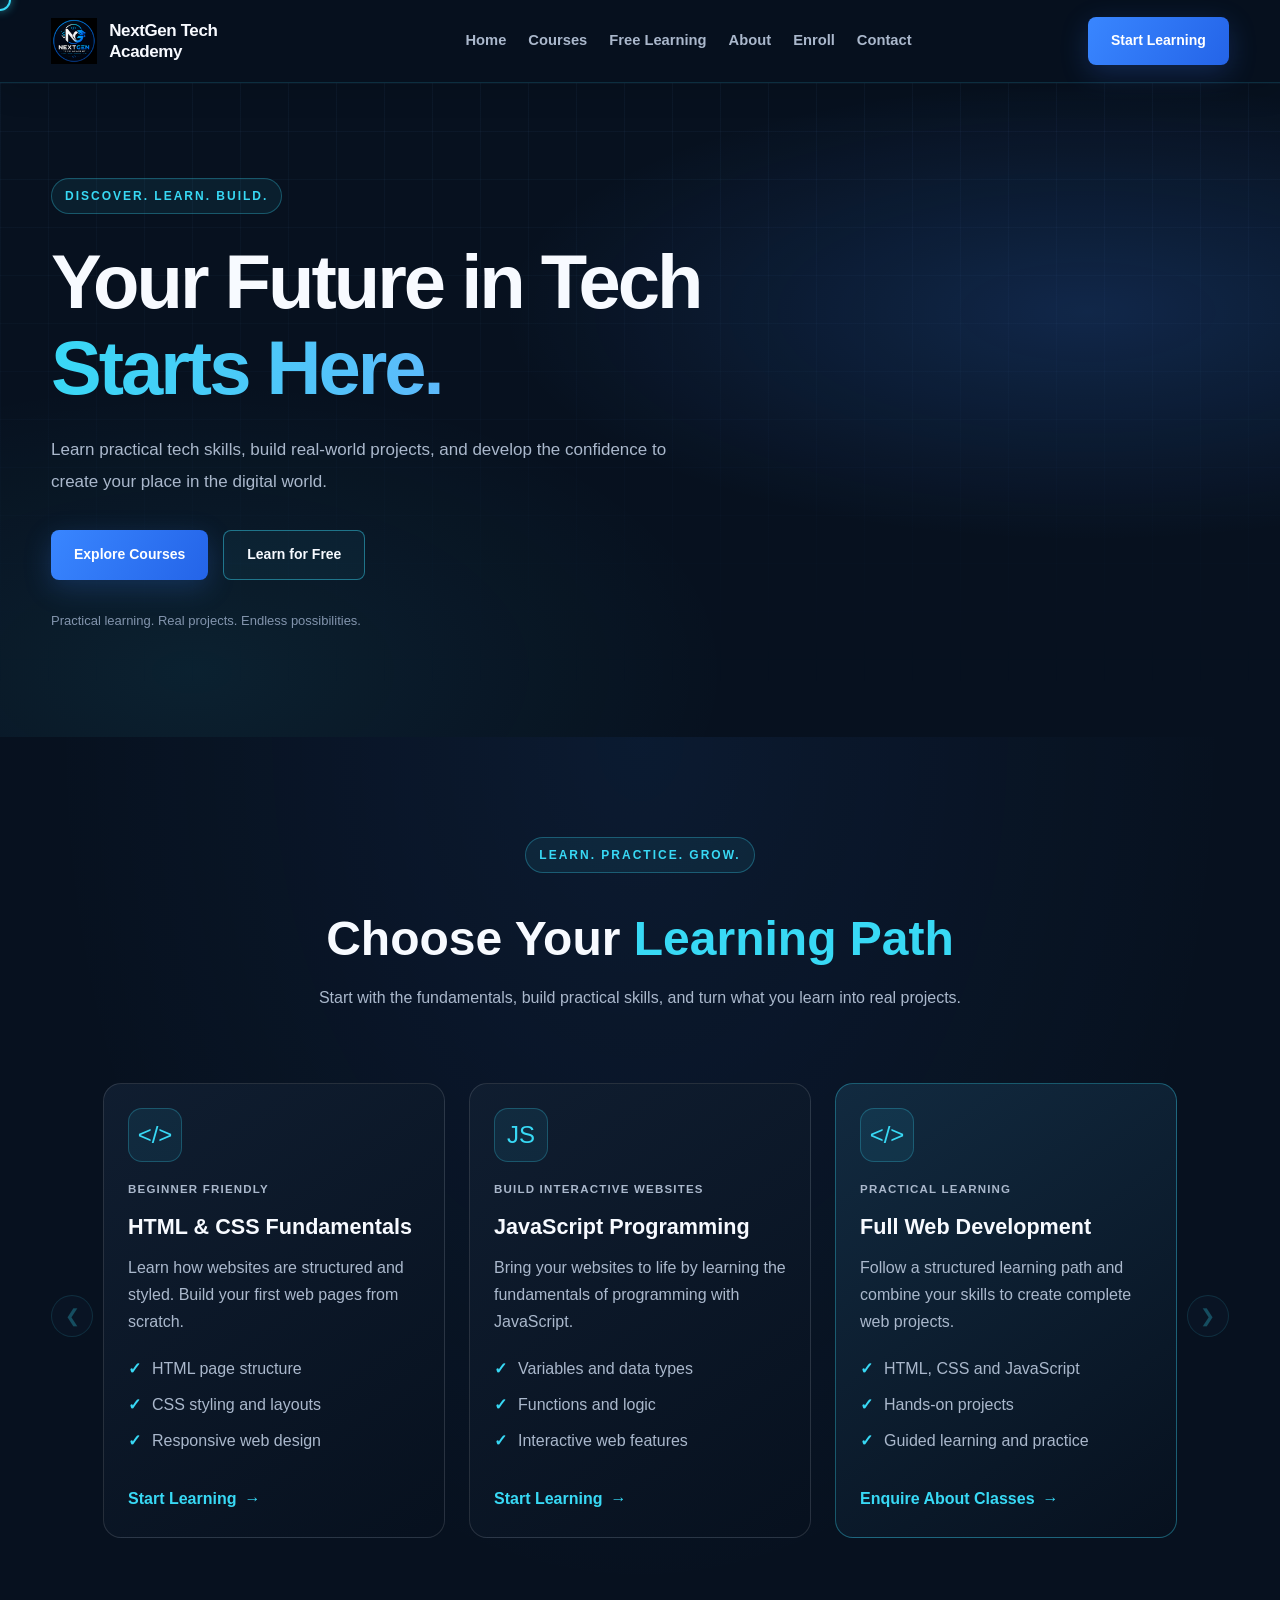
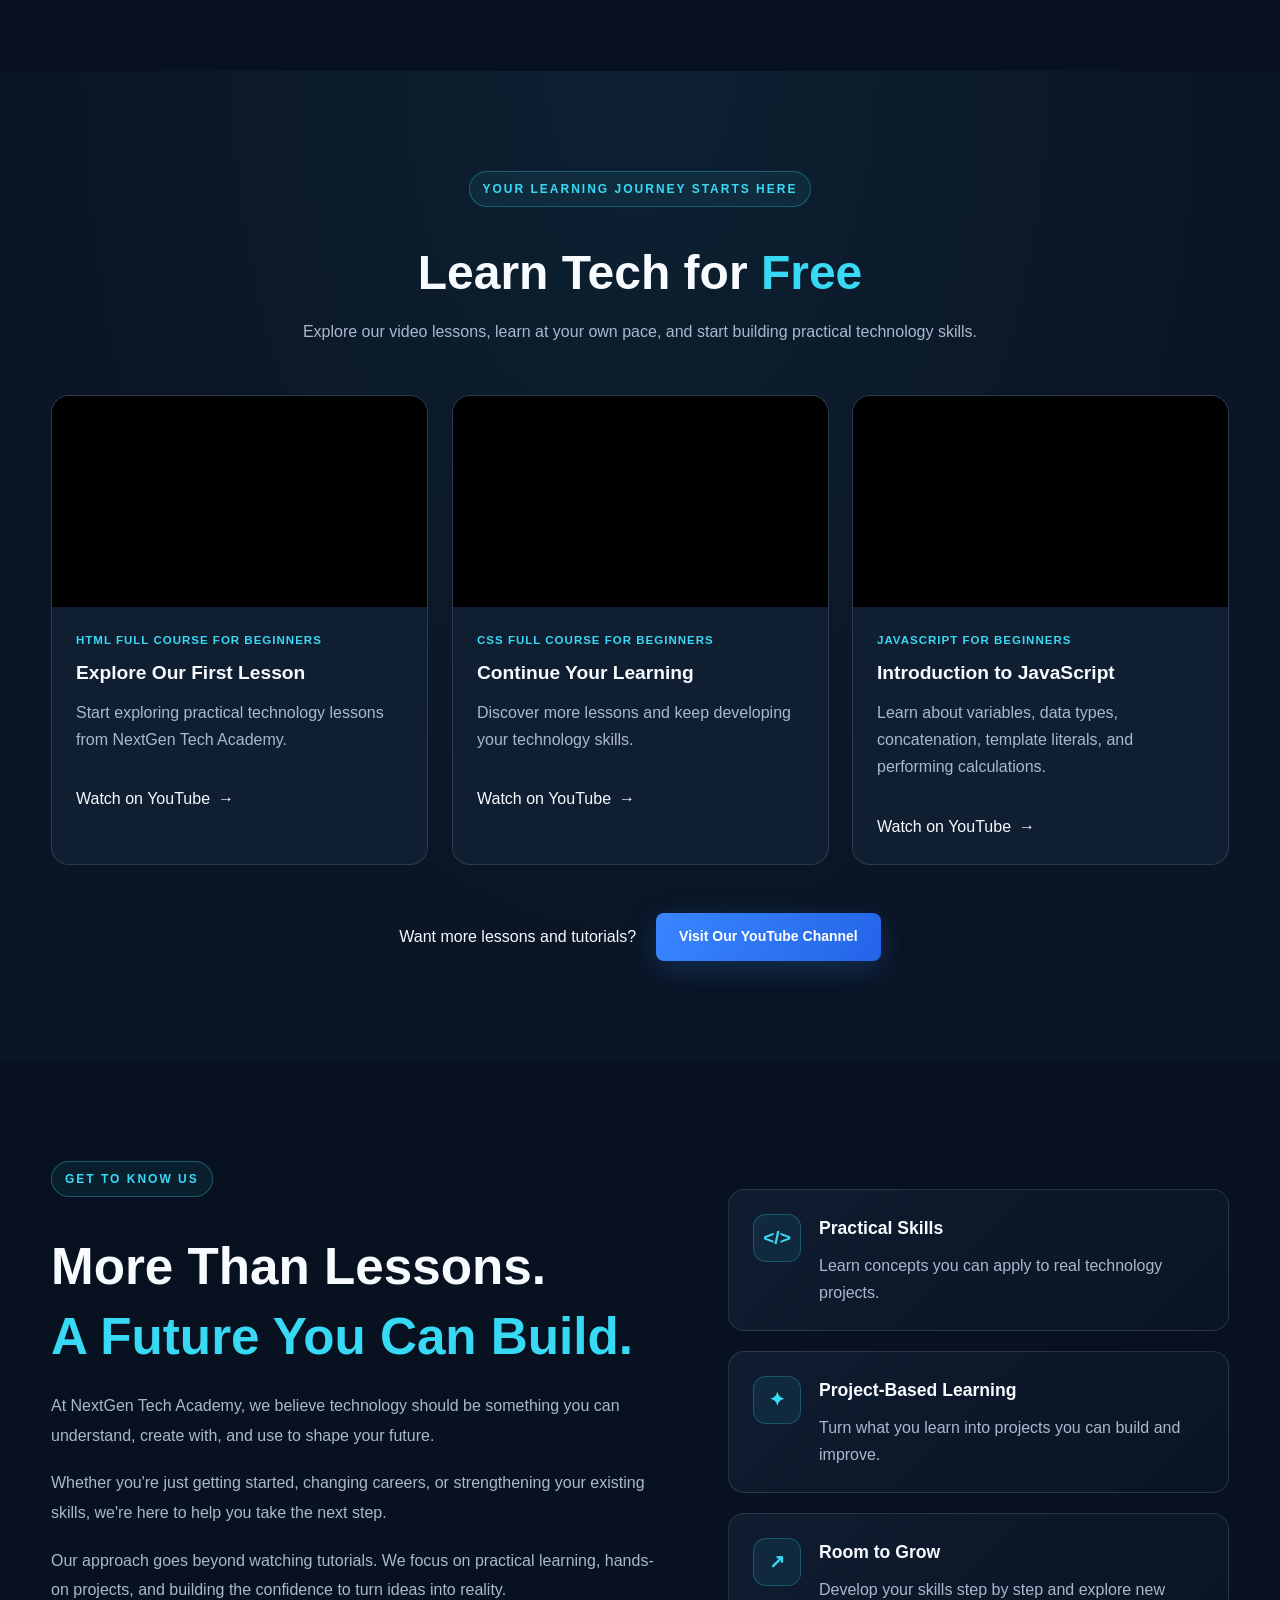
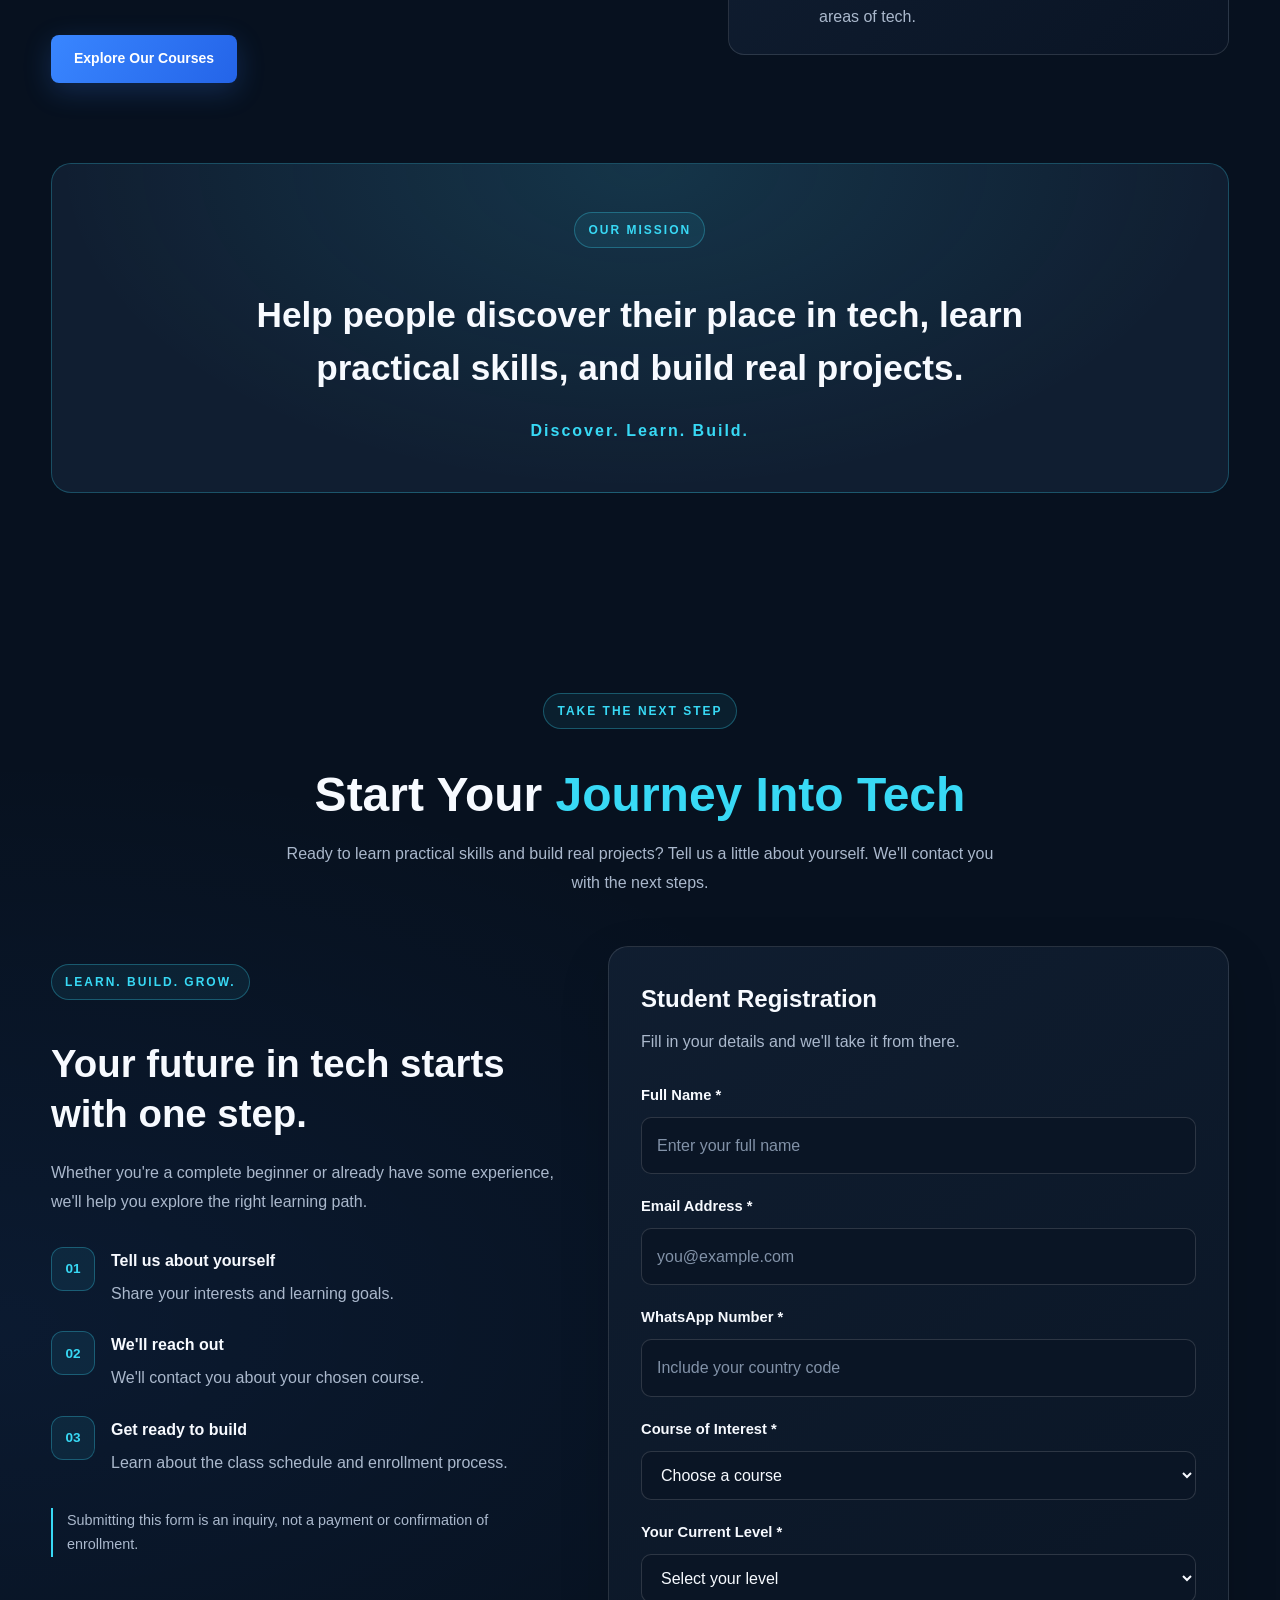
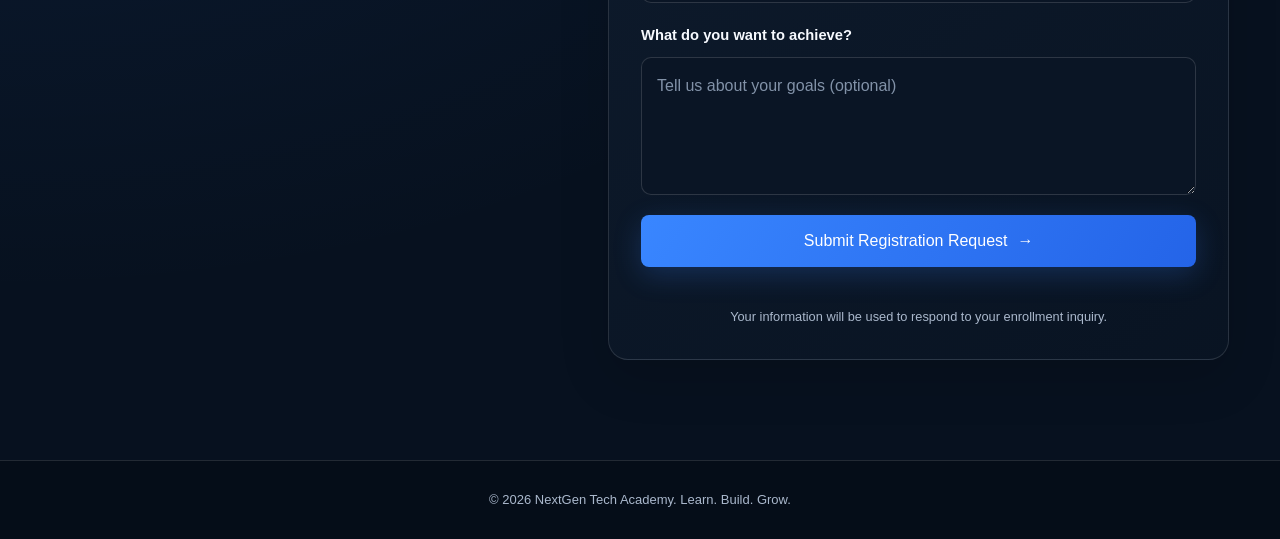
==== index.html @ b028711c "first commit" ====
<!DOCTYPE html>
<html lang="en">
<head>
    <meta charset="UTF-8">
    <meta name="viewport" content="width=device-width, initial-scale=1.0">

    <title>NextGen Tech Academy | Learn. Build. Grow.</title>

    <meta
        name="description"
        content="Learn practical technology skills with NextGen Tech Academy. Explore web development, build real projects, and grow your future in tech."
    >

    <link rel="stylesheet" href="style.css">
    <script src="script.js" defer></script>
</head>
<body>
    <div class="custom-cursor" aria-hidden="true"></div>
    <!-- Website header -->
    
    <header class="site-header">
        <div class="container header-inner">

            <a href="#home" class="logo">
                <img src="images/NextGen_Logo.png" alt="NextGen Tech Academy logo">
                <span>NextGen Tech Academy</span>
            </a>

            <button
                class="menu-toggle"
                id="menu-toggle"
                type="button"
                aria-label="Open navigation menu"
                aria-expanded="false"
                aria-controls="main-navigation">
                <span></span>
                <span></span>
                <span></span>
            </button>

            <nav
                class="main-nav"
                id="main-navigation"
                aria-label="Main navigation">

                <a href="#home">Home</a>
                <a href="#courses">Courses</a>
                <a href="#learning">Free Learning</a>
                <a href="#about">About</a>
                <a href="#enrollment">Enroll</a>
                <a href="#contact">Contact</a>
            </nav>

            <a href="#courses" class="btn btn-primary header-cta">
                Start Learning
            </a>

        </div>
    </header>


    <!-- Homepage hero section -->
    <main>
        <section class="hero" id="home">
            <div class="container hero-content">

                <p class="eyebrow">
                    DISCOVER. LEARN. BUILD.
                </p>

                <h1>
                    Your Future in Tech
                    <span>Starts Here.</span>
                </h1>

                <p class="hero-description">
                    Learn practical tech skills, build real-world
                    projects, and develop the confidence to create
                    your place in the digital world.
                </p>

                <div class="hero-actions">
                    <a href="#courses" class="btn btn-primary">
                        Explore Courses
                    </a>

                    <a href="#learning" class="btn btn-secondary">
                        Learn for Free
                    </a>
                </div>

                <p class="hero-note">
                    Practical learning. Real projects. Endless possibilities.
                </p>

            </div>
        </section>

        
        <!-- COURSES SECTION -->
        <section class="courses-section" id="courses">
            <div class="container">

                <div class="section-heading">
                    <p class="eyebrow">LEARN. PRACTICE. GROW.</p>
                    <h2>Choose Your <span>Learning Path</span></h2>
                    <p>
                        Start with the fundamentals, build practical skills,
                        and turn what you learn into real projects.
                    </p>
                </div>

                <div class="courses-carousel">

                    <button
                        class="carousel-arrow carousel-prev"
                        type="button"
                        aria-label="Previous courses">
                        &#10094;
                    </button>

                    <div class="courses-grid" id="courses-track">

                        <!-- HTML & CSS -->
                        <article class="course-card">
                            <div class="course-card-icon" aria-hidden="true">
                                &lt;/&gt;
                            </div>

                            <p class="course-level">BEGINNER FRIENDLY</p>
                            <h3>HTML &amp; CSS Fundamentals</h3>

                            <p>
                                Learn how websites are structured and styled.
                                Build your first web pages from scratch.
                            </p>

                            <ul>
                                <li>HTML page structure</li>
                                <li>CSS styling and layouts</li>
                                <li>Responsive web design</li>
                            </ul>

                            <a href="#learning" class="course-link">
                                Start Learning <span aria-hidden="true">→</span>
                            </a>
                        </article>

                        <!-- JAVASCRIPT -->
                        <article class="course-card">
                            <div class="course-card-icon" aria-hidden="true">
                                JS
                            </div>

                            <p class="course-level">BUILD INTERACTIVE WEBSITES</p>
                            <h3>JavaScript Programming</h3>

                            <p>
                                Bring your websites to life by learning the
                                fundamentals of programming with JavaScript.
                            </p>

                            <ul>
                                <li>Variables and data types</li>
                                <li>Functions and logic</li>
                                <li>Interactive web features</li>
                            </ul>

                            <a href="#learning" class="course-link">
                                Start Learning <span aria-hidden="true">→</span>
                            </a>
                        </article>

                        <!-- FULL WEB DEVELOPMENT -->
                        <article class="course-card featured-course">
                            <div class="course-card-icon" aria-hidden="true">
                                &lt;/&gt;
                            </div>

                            <p class="course-level">PRACTICAL LEARNING</p>
                            <h3>Full Web Development</h3>

                            <p>
                                Follow a structured learning path and combine
                                your skills to create complete web projects.
                            </p>

                            <ul>
                                <li>HTML, CSS and JavaScript</li>
                                <li>Hands-on projects</li>
                                <li>Guided learning and practice</li>
                            </ul>

                            <a href="#contact" class="course-link">
                                Enquire About Classes
                                <span aria-hidden="true">→</span>
                            </a>
                        </article>
                    </div>
                    
                    <button
                        class="carousel-arrow carousel-next"
                        type="button"
                        aria-label="Next courses">
                        &#10095;
                    </button>
                </div>
            </div>
        </section>

        
        <!-- FREE LEARNING HUB -->
        <section class="learning-section" id="learning">
            <div class="container">

                <div class="section-heading">
                    <p class="eyebrow">YOUR LEARNING JOURNEY STARTS HERE</p>
                    <h2>Learn Tech for <span>Free</span></h2>
                    <p>
                        Explore our video lessons, learn at your own pace,
                        and start building practical technology skills.
                    </p>
                </div>

                <div class="learning-grid">

                    <!-- VIDEO 1 -->
                    <article class="learning-card">
                        <div class="video-wrapper">
                            <iframe
                                src="https://www.youtube-nocookie.com/embed/v1fhZlAm4RM"
                                title="NextGen Tech Academy - Lesson 1"
                                loading="lazy"
                                referrerpolicy="strict-origin-when-cross-origin"
                                allow="accelerometer; autoplay; clipboard-write; encrypted-media; gyroscope; picture-in-picture; web-share"
                                allowfullscreen>
                            </iframe>
                        </div>

                        <div class="learning-card-content">
                            <p class="video-label">HTML FULL COURSE FOR BEGINNERS</p>
                            <h3>Explore Our First Lesson</h3>
                            <p>
                                Start exploring practical technology lessons
                                from NextGen Tech Academy.
                            </p>
                            <a
                                href="https://youtu.be/v1fhZlAm4RM"
                                target="_blank"
                                rel="noopener noreferrer"
                                class="course-link">
                                Watch on YouTube <span aria-hidden="true">→</span>
                            </a>
                        </div>
                    </article>

                    <!-- VIDEO 2 -->
                    <article class="learning-card">
                        <div class="video-wrapper">
                            <iframe
                                src="https://www.youtube-nocookie.com/embed/cUryNBkzB-w"
                                title="NextGen Tech Academy - Lesson 2"
                                loading="lazy"
                                referrerpolicy="strict-origin-when-cross-origin"
                                allow="accelerometer; autoplay; clipboard-write; encrypted-media; gyroscope; picture-in-picture; web-share"
                                allowfullscreen>
                            </iframe>
                        </div>

                        <div class="learning-card-content">
                            <p class="video-label">CSS FULL COURSE FOR BEGINNERS</p>
                            <h3>Continue Your Learning</h3>
                            <p>
                                Discover more lessons and keep developing
                                your technology skills.
                            </p>
                            <a
                                href="https://youtu.be/cUryNBkzB-w"
                                target="_blank"
                                rel="noopener noreferrer"
                                class="course-link">
                                Watch on YouTube <span aria-hidden="true">→</span>
                            </a>
                        </div>
                    </article>

                    <!-- JAVASCRIPT VIDEO -->
                    <article class="learning-card">
                        <div class="video-wrapper">
                            <iframe
                                src="https://www.youtube-nocookie.com/embed/_rTu291Ugzk"
                                title="Introduction to JavaScript - NextGen Tech Academy"
                                loading="lazy"
                                referrerpolicy="strict-origin-when-cross-origin"
                                allow="accelerometer; autoplay; clipboard-write; encrypted-media; gyroscope; picture-in-picture; web-share"
                                allowfullscreen>
                            </iframe>
                        </div>

                        <div class="learning-card-content">
                            <p class="video-label">JAVASCRIPT FOR BEGINNERS</p>
                            <h3>Introduction to JavaScript</h3>
                            <p>
                                Learn about variables, data types,
                                concatenation, template literals, and
                                performing calculations.
                            </p>
                            <a
                                href="https://youtu.be/_rTu291Ugzk"
                                target="_blank"
                                rel="noopener noreferrer"
                                class="course-link">
                                Watch on YouTube <span aria-hidden="true">→</span>
                            </a>
                        </div>
                    </article>

                </div>

                <div class="learning-cta">
                    <p>Want more lessons and tutorials?</p>
                    <a
                        href="https://youtube.com/@nextgentechacademywiz"
                        target="_blank"
                        rel="noopener noreferrer"
                        class="btn btn-primary">
                        Visit Our YouTube Channel
                    </a>
                </div>

            </div>
        </section>

        
        <!-- ABOUT NEXTGEN TECH ACADEMY -->
        <section class="about-section" id="about">
            <div class="container">
                <div class="about-grid">

                    <div class="about-content">
                        <p class="eyebrow">GET TO KNOW US</p>

                        <h2>
                            More Than Lessons.
                            <span>A Future You Can Build.</span>
                        </h2>

                        <p class="about-intro">
                            At NextGen Tech Academy, we believe technology
                            should be something you can understand, create
                            with, and use to shape your future.
                        </p>

                        <p>
                            Whether you're just getting started, changing
                            careers, or strengthening your existing skills,
                            we're here to help you take the next step.
                        </p>

                        <p>
                            Our approach goes beyond watching tutorials.
                            We focus on practical learning, hands-on
                            projects, and building the confidence to turn
                            ideas into reality.
                        </p>

                        <a href="#courses" class="btn btn-primary">
                            Explore Our Courses
                        </a>
                    </div>

                    <div class="about-highlights">
                        <div class="about-highlight">
                            <div class="highlight-icon" aria-hidden="true">
                                &lt;/&gt;
                            </div>
                            <div>
                                <h3>Practical Skills</h3>
                                <p>
                                    Learn concepts you can apply to
                                    real technology projects.
                                </p>
                            </div>
                        </div>

                        <div class="about-highlight">
                            <div class="highlight-icon" aria-hidden="true">
                                ✦
                            </div>
                            <div>
                                <h3>Project-Based Learning</h3>
                                <p>
                                    Turn what you learn into projects
                                    you can build and improve.
                                </p>
                            </div>
                        </div>

                        <div class="about-highlight">
                            <div class="highlight-icon" aria-hidden="true">
                                ↗
                            </div>
                            <div>
                                <h3>Room to Grow</h3>
                                <p>
                                    Develop your skills step by step
                                    and explore new areas of tech.
                                </p>
                            </div>
                        </div>
                    </div>

                </div>

                <div class="about-mission">
                    <p class="eyebrow">OUR MISSION</p>
                    <h3>
                        Help people discover their place in tech,
                        learn practical skills, and build real projects.
                    </h3>
                    <p class="mission-tagline">
                        Discover. Learn. Build.
                    </p>
                </div>
            </div>
        </section>

        
        <!-- PAID CLASS ENROLLMENT -->
        <section class="enrollment-section" id="enrollment">
            <div class="container">

                <div class="section-heading">
                    <p class="eyebrow">TAKE THE NEXT STEP</p>
                    <h2>Start Your <span>Journey Into Tech</span></h2>
                    <p>
                        Ready to learn practical skills and build real
                        projects? Tell us a little about yourself.
                        We'll contact you with the next steps.
                    </p>
                </div>

                <div class="enrollment-layout">

                    <!-- ENROLLMENT INFORMATION -->
                    <div class="enrollment-info">
                        <p class="eyebrow">LEARN. BUILD. GROW.</p>
                        <h3>Your future in tech starts with one step.</h3>

                        <p>
                            Whether you're a complete beginner or already
                            have some experience, we'll help you explore
                            the right learning path.
                        </p>

                        <div class="enrollment-benefit">
                            <span aria-hidden="true">01</span>
                            <div>
                                <h4>Tell us about yourself</h4>
                                <p>Share your interests and learning goals.</p>
                            </div>
                        </div>

                        <div class="enrollment-benefit">
                            <span aria-hidden="true">02</span>
                            <div>
                                <h4>We'll reach out</h4>
                                <p>We'll contact you about your chosen course.</p>
                            </div>
                        </div>

                        <div class="enrollment-benefit">
                            <span aria-hidden="true">03</span>
                            <div>
                                <h4>Get ready to build</h4>
                                <p>Learn about the class schedule and enrollment process.</p>
                            </div>
                        </div>

                        <p class="enrollment-note">
                            Submitting this form is an inquiry, not a payment
                            or confirmation of enrollment.
                        </p>
                    </div>

                    <!-- REGISTRATION FORM -->
                    <div class="enrollment-form-card">
                        <h3>Student Registration</h3>
                        <p class="form-intro">
                            Fill in your details and we'll take it from there.
                        </p>

                        <form
                            id="enrollment-form"
                            action="https://formspree.io/f/mwlvaqyn"
                            method="POST">

                            <div class="form-field">
                                <label for="student-name">Full Name *</label>
                                <input
                                    type="text"
                                    id="student-name"
                                    name="full_name"
                                    placeholder="Enter your full name"
                                    autocomplete="name"
                                    required>
                            </div>

                            <div class="form-field">
                                <label for="student-email">Email Address *</label>
                                <input
                                    type="email"
                                    id="student-email"
                                    name="email"
                                    placeholder="you@example.com"
                                    autocomplete="email"
                                    required>
                            </div>

                            <div class="form-field">
                                <label for="student-phone">WhatsApp Number *</label>
                                <input
                                    type="tel"
                                    id="student-phone"
                                    name="whatsapp_number"
                                    placeholder="Include your country code"
                                    autocomplete="tel"
                                    required>
                            </div>

                            <div class="form-field">
                                <label for="student-course">Course of Interest *</label>
                                <select
                                    id="student-course"
                                    name="course"
                                    required>
                                    <option value="">Choose a course</option>
                                    <option value="HTML and CSS">
                                        HTML &amp; CSS Fundamentals
                                    </option>
                                    <option value="JavaScript">
                                        JavaScript Programming
                                    </option>
                                    <option value="Full Web Development">
                                        Full Web Development
                                    </option>
                                    <option value="Other">
                                        Other / Not Sure Yet
                                    </option>
                                </select>
                            </div>

                            <div class="form-field">
                                <label for="student-level">Your Current Level *</label>
                                <select
                                    id="student-level"
                                    name="experience_level"
                                    required>
                                    <option value="">Select your level</option>
                                    <option value="Complete beginner">
                                        Complete beginner
                                    </option>
                                    <option value="Basic knowledge">
                                        I know a few basics
                                    </option>
                                    <option value="Some experience">
                                        I have some experience
                                    </option>
                                    <option value="Career switcher">
                                        I'm switching careers
                                    </option>
                                </select>
                            </div>

                            <div class="form-field">
                                <label for="student-goals">
                                    What do you want to achieve?
                                </label>
                                <textarea
                                    id="student-goals"
                                    name="learning_goals"
                                    rows="4"
                                    placeholder="Tell us about your goals (optional)"></textarea>
                            </div>

                            <button
                                type="submit"
                                class="btn btn-primary enrollment-submit">
                                Submit Registration Request
                                <span aria-hidden="true">→</span>
                            </button>

                            <p id="form-status" role="status" aria-live="polite"></p>

                            <p class="form-privacy">
                                Your information will be used to respond
                                to your enrollment inquiry.
                            </p>

                        </form>
                    </div>

                </div>
            </div>
        </section>


    </main>

    <!-- Website footer -->
    <footer class="site-footer" id="contact">
        <div class="container">
            <p>
                &copy; <span id="current-year">2026</span>
                NextGen Tech Academy.
                Learn. Build. Grow.
            </p>
        </div>
    </footer>

</body>
</html>
---- style.css ----
/* =========================================
   NEXTGEN TECH ACADEMY
   Futuristic + Professional Website Design
========================================= */

/* 1. Brand colors and global settings */
:root {
    --bg-dark: #07111f;
    --bg-card: #101e31;
    --bg-light: #f4f8ff;

    --text-white: #f7faff;
    --text-dark: #101b2c;
    --text-muted: #aab8cc;

    --primary: #3986ff;
    --cyan: #38d9f5;
    --border: rgba(255, 255, 255, 0.12);

    --container-width: 1180px;
    --radius: 14px;
}

/* 2. Reset browser defaults */
* {
    margin: 0;
    padding: 0;
    box-sizing: border-box;
}

html {
    scroll-behavior: smooth;
    scroll-padding-top: 90px;
}

body {
    font-family: Arial, Helvetica, sans-serif;
    background: var(--bg-dark);
    color: var(--text-white);
    line-height: 1.7;
    overflow-x: hidden;
}

a {
    color: inherit;
    text-decoration: none;
}

img {
    display: block;
    max-width: 100%;
}

.container {
    width: min(92%, var(--container-width));
    margin-inline: auto;
}

/* 3. Website header */
.site-header {
    position: sticky;
    top: 0;
    z-index: 1000;
    background: rgba(7, 17, 31, 0.92);
    backdrop-filter: blur(16px);
    border-bottom: 1px solid var(--border);
}

.site-header .container {
    min-height: 82px;
    display: flex;
    align-items: center;
    justify-content: space-between;
    gap: 28px;
}

/* Logo */
.logo {
    display: flex;
    align-items: center;
    gap: 12px;
    flex-shrink: 0;
    font-size: 17px;
    font-weight: 800;
    letter-spacing: -0.4px;
}

.logo img {
    width: 48px;
    height: 48px;
    object-fit: contain;
}

.logo span {
    max-width: 180px;
    line-height: 1.25;
}

/* Navigation links */
.main-nav {
    display: flex;
    align-items: center;
    gap: 28px;
}

.main-nav a {
    color: var(--text-muted);
    font-size: 14px;
    font-weight: 600;
    transition: color 0.25s ease;
}

.main-nav a:hover {
    color: var(--cyan);
}

/* 4. Buttons */
.btn {
    display: inline-flex;
    align-items: center;
    justify-content: center;
    min-height: 48px;
    padding: 12px 23px;
    border-radius: 8px;
    font-size: 14px;
    font-weight: 700;
    text-align: center;
    transition:
        transform 0.25s ease,
        box-shadow 0.25s ease,
        background 0.25s ease;
}

.btn:hover {
    transform: translateY(-2px);
}

.btn-primary {
    color: #ffffff;
    background: linear-gradient(
        120deg,
        var(--primary),
        #2464e8
    );
    box-shadow: 0 8px 28px rgba(57, 134, 255, 0.22);
}

.btn-primary:hover {
    box-shadow: 0 10px 32px rgba(57, 134, 255, 0.4);
}

.btn-secondary {
    color: var(--text-white);
    border: 1px solid rgba(56, 217, 245, 0.45);
    background: rgba(56, 217, 245, 0.05);
}

.btn-secondary:hover {
    background: rgba(56, 217, 245, 0.12);
}

/* 5. Homepage hero section */
.hero {
    position: relative;
    isolation: isolate;
    overflow: hidden;
    min-height: 650px;
    display: flex;
    align-items: center;
    background:
        radial-gradient(
            ellipse at 85% 35%,
            rgba(57, 134, 255, 0.19),
            transparent 38%
        ),
        radial-gradient(
            ellipse at 15% 90%,
            rgba(56, 217, 245, 0.08),
            transparent 35%
        ),
        var(--bg-dark);
}

/* Subtle digital grid */
.hero::before {
    content: "";
    position: absolute;
    inset: 0;
    z-index: -1;
    pointer-events: none;
    background-image:
        linear-gradient(
            rgba(104, 157, 230, 0.055) 1px,
            transparent 1px
        ),
        linear-gradient(
            90deg,
            rgba(104, 157, 230, 0.055) 1px,
            transparent 1px
        );
    background-size: 48px 48px;

    mask-image: linear-gradient(
        to bottom,
        black,
        transparent 95%
    );
}

.hero-content {
    padding-top: 95px;
    padding-bottom: 105px;
    animation: fade-up 0.8s ease both;
}

/* Small introductory label */
.eyebrow {
    display: inline-block;
    margin-bottom: 25px;
    padding: 7px 13px;
    border: 1px solid rgba(56, 217, 245, 0.3);
    border-radius: 50px;
    background: rgba(56, 217, 245, 0.07);
    color: var(--cyan);
    font-size: 12px;
    font-weight: 800;
    letter-spacing: 2px;
}

/* Main heading */
.hero h1 {
    max-width: 850px;
    margin-bottom: 24px;
    font-size: clamp(42px, 6.5vw, 76px);
    font-weight: 800;
    line-height: 1.12;
    letter-spacing: -3px;
}

.hero h1 span {
    display: block;
    color: var(--cyan);
    background: linear-gradient(
        100deg,
        var(--cyan),
        #70aaff 70%
    );
    -webkit-background-clip: text;
    background-clip: text;
    -webkit-text-fill-color: transparent;
}

/* Hero description */
.hero-description {
    max-width: 620px;
    margin-bottom: 32px;
    color: var(--text-muted);
    font-size: 17px;
    line-height: 1.9;
}

.hero-actions {
    display: flex;
    flex-wrap: wrap;
    gap: 15px;
}

.hero-note {
    margin-top: 30px;
    color: #8294ad;
    font-size: 13px;
}

/* 6. Footer */
.site-footer {
    padding: 28px 0;
    border-top: 1px solid var(--border);
    background: #050d18;
    text-align: center;
}

.site-footer p {
    color: var(--text-muted);
    font-size: 13px;
}

/* 7. Keyboard accessibility */
a:focus-visible {
    outline: 2px solid var(--cyan);
    outline-offset: 5px;
}

/* 8. Entrance animation */
@keyframes fade-up {
    from {
        opacity: 0;
        transform: translateY(18px);
    }

    to {
        opacity: 1;
        transform: translateY(0);
    }
}

/* Respect reduced-motion preferences */
@media (prefers-reduced-motion: reduce) {
    *,
    *::before,
    *::after {
        scroll-behavior: auto !important;
        animation-duration: 0.01ms !important;
        transition-duration: 0.01ms !important;
    }
}

/* 9. Tablet and smaller screens */
@media (max-width: 1000px) {
    .site-header .container {
        gap: 18px;
    }

    .main-nav {
        gap: 16px;
    }

    .logo {
        font-size: 15px;
    }

    .logo img {
        width: 42px;
        height: 42px;
    }

    .site-header .btn {
        padding-inline: 16px;
    }
}

/* 10. Mobile screens */
@media (max-width: 760px) {
    .site-header .container {
        min-height: 72px;
        flex-wrap: wrap;
        padding-top: 12px;
        padding-bottom: 12px;
        gap: 12px;
    }

    .logo {
        font-size: 14px;
        gap: 9px;
    }

    .logo img {
        width: 38px;
        height: 38px;
    }

    .logo span {
        max-width: 145px;
    }

    .site-header .container > .btn {
        min-height: 40px;
        padding: 9px 12px;
        font-size: 12px;
    }

    .main-nav {
        order: 3;
        width: 100%;
        gap: 22px;
        overflow-x: auto;
        padding: 5px 0 8px;
        scrollbar-width: thin;
    }

    .main-nav a {
        flex-shrink: 0;
        font-size: 13px;
    }

    .hero {
        min-height: 570px;
    }

    .hero-content {
        padding-top: 75px;
        padding-bottom: 80px;
    }

    .hero h1 {
        font-size: clamp(39px, 10vw, 60px);
        letter-spacing: -1.8px;
    }

    .hero-description {
        font-size: 15px;
    }

    .hero-actions {
        align-items: stretch;
    }

    .hero-actions .btn {
        flex: 1 1 160px;
    }

    .hero-note {
        font-size: 12px;
    }
}

/* 11. Very small phones */
@media (max-width: 380px) {
    .logo span {
        max-width: 115px;
        font-size: 12px;
    }

    .site-header .container > .btn {
        padding-inline: 9px;
        font-size: 11px;
    }

    .main-nav {
        gap: 18px;
    }

    .hero h1 {
        font-size: 36px;
    }

    .hero-actions {
        flex-direction: column;
    }
}



/* =========================================
   NEXTGEN INTERACTIVE HOVER EFFECTS
========================================= */

/* Smooth pointer feedback on interactive elements */
a,
button,
.btn {
    cursor: pointer;
    -webkit-tap-highlight-color: transparent;
}

/* Buttons: lift and glow */
.btn {
    position: relative;
    overflow: hidden;
    transition:
        transform 0.25s ease,
        box-shadow 0.25s ease,
        border-color 0.25s ease;
}

.btn:hover {
    transform: translateY(-3px) scale(1.02);
}

.btn-primary:hover {
    box-shadow:
        0 0 12px rgba(57, 134, 255, 0.55),
        0 0 32px rgba(56, 217, 245, 0.22);
}

.btn-secondary:hover {
    border-color: #38d9f5;
    box-shadow: 0 0 22px rgba(56, 217, 245, 0.16);
}

/* Navigation links: cyan underline animation */
.main-nav a {
    position: relative;
}

.main-nav a::after {
    content: "";
    position: absolute;
    left: 0;
    bottom: -6px;
    width: 0;
    height: 2px;
    background: var(--cyan);
    box-shadow: 0 0 8px var(--cyan);
    transition: width 0.25s ease;
}

.main-nav a:hover::after {
    width: 100%;
}

/* Logo hover */
.logo {
    transition: opacity 0.25s ease, transform 0.25s ease;
}

.logo:hover {
    opacity: 0.9;
    transform: translateY(-1px);
}

/* Only apply hover movement on devices with a real hover pointer */
@media (hover: hover) and (pointer: fine) {
    .btn:hover {
        filter: brightness(1.08);
    }
}

/* Accessible keyboard focus */
.btn:focus-visible,
.main-nav a:focus-visible,
.logo:focus-visible {
    outline: 2px solid var(--cyan);
    outline-offset: 4px;
}

/* Respect reduced-motion preferences */
@media (prefers-reduced-motion: reduce) {
    .btn,
    .main-nav a,
    .main-nav a::after,
    .logo {
        transition: none !important;
    }

    .btn:hover,
    .logo:hover {
        transform: none;
    }
}


/* =========================================
   CUSTOM CYAN CURSOR
========================================= */

.custom-cursor {
    display: none;
}

@media (hover: hover) and (pointer: fine)
       and (prefers-reduced-motion: no-preference) {
    body.has-custom-cursor {
        cursor: none;
    }

    body.has-custom-cursor a,
    body.has-custom-cursor button,
    body.has-custom-cursor .btn {
        cursor: none;
    }

    .custom-cursor {
        display: block;
        position: fixed;
        top: 0;
        left: 0;
        width: 22px;
        height: 22px;
        border: 2px solid var(--cyan);
        border-radius: 50%;
        background: rgba(56, 217, 245, 0.08);
        box-shadow:
            0 0 10px rgba(56, 217, 245, 0.45),
            inset 0 0 8px rgba(56, 217, 245, 0.12);
        pointer-events: none;
        z-index: 9999;
        opacity: 0;
        transform: translate(-50%, -50%);
        transition:
            width 0.2s ease,
            height 0.2s ease,
            background 0.2s ease,
            opacity 0.2s ease;
    }

    body.has-custom-cursor .custom-cursor {
        opacity: 1;
    }

    .custom-cursor.is-hovering {
        width: 38px;
        height: 38px;
        background: rgba(56, 217, 245, 0.16);
    }
}



/* =================================
   NEXTGEN COURSE CARD EFFECTS
================================= */

.course-card,
.project-card {
    position: relative;
    overflow: hidden;
    background: linear-gradient(
        145deg,
        rgba(16, 30, 49, 0.98),
        rgba(7, 17, 31, 0.98)
    );
    border: 1px solid var(--border);
    border-radius: 18px;
    padding: 24px;
    transition:
        transform 0.3s ease,
        border-color 0.3s ease,
        box-shadow 0.3s ease,
        background 0.3s ease;
}

/* Course and project card hover */

.course-card:hover,
.project-card:hover {
    transform: translateY(-7px);
    border-color: var(--cyan);
    box-shadow:
        0 12px 35px rgba(0, 0, 0, 0.22),
        0 0 22px rgba(56, 217, 245, 0.12);
}

/* Highlight course icons */

.course-card-icon {
    display: inline-flex;
    align-items: center;
    justify-content: center;
    width: 54px;
    height: 54px;
    margin-bottom: 18px;
    border: 1px solid rgba(56, 217, 245, 0.25);
    border-radius: 14px;
    background: rgba(56, 217, 245, 0.08);
    color: var(--cyan);
    font-size: 1.5rem;
    transition:
        transform 0.3s ease,
        background 0.3s ease,
        box-shadow 0.3s ease;
}

.course-card:hover .course-card-icon {
    transform: scale(1.08) rotate(-3deg);
    background: rgba(56, 217, 245, 0.16);
    box-shadow: 0 0 18px rgba(56, 217, 245, 0.16);
}

/* Card headings and descriptions */

.course-card h3,
.project-card h3 {
    color: var(--text-white);
    margin-bottom: 12px;
    transition: color 0.25s ease;
}

.course-card:hover h3,
.project-card:hover h3 {
    color: var(--cyan);
}

.course-card p,
.project-card p {
    color: var(--text-muted);
    line-height: 1.7;
}

/* Project preview image area */

.project-preview {
    overflow: hidden;
    border-radius: 12px;
    margin-bottom: 20px;
    background: var(--bg-card);
}

.project-preview img {
    display: block;
    width: 100%;
    height: auto;
    transition: transform 0.45s ease;
}

.project-card:hover .project-preview img {
    transform: scale(1.05);
}

/* Card links */

.course-card a,
.project-card a {
    color: var(--cyan);
    text-decoration: none;
    font-weight: 600;
}

.course-card a:hover,
.project-card a:hover {
    text-decoration: underline;
    text-underline-offset: 4px;
}

/* Keyboard accessibility */

.course-card:focus-within,
.project-card:focus-within {
    outline: 2px solid var(--cyan);
    outline-offset: 3px;
}

/* Reduce animation when requested */

@media (prefers-reduced-motion: reduce) {
    .course-card,
    .project-card,
    .course-card-icon,
    .project-preview img,
    .course-card h3,
    .project-card h3 {
        transition: none !important;
    }

    .course-card:hover,
    .project-card:hover,
    .course-card:hover .course-card-icon,
    .project-card:hover .project-preview img {
        transform: none;
    }
}


/* =================================
   NEXTGEN COURSES SECTION
================================= */

.courses-section {
    padding: 100px 0;
    background:
        radial-gradient(
            ellipse at 50% 0%,
            rgba(57, 134, 255, 0.08),
            transparent 65%
        ),
        var(--bg-dark);
}

.section-heading {
    max-width: 720px;
    margin: 0 auto 48px;
    text-align: center;
}

.section-heading h2 {
    margin: 12px 0 16px;
    color: var(--text-white);
    font-size: clamp(2rem, 4vw, 3rem);
    line-height: 1.2;
}

.section-heading h2 span {
    color: var(--cyan);
}

.section-heading > p:last-child {
    color: var(--text-muted);
    line-height: 1.8;
}

.courses-grid {
    display: grid;
    grid-template-columns: repeat(3, minmax(0, 1fr));
    gap: 24px;
    align-items: stretch;
}

.course-card {
    display: flex;
    flex-direction: column;
    height: 100%;
}

.course-level {
    margin-bottom: 12px;
    color: var(--cyan);
    font-size: 0.72rem;
    font-weight: 700;
    letter-spacing: 1.2px;
}

.course-card h3 {
    font-size: 1.35rem;
    line-height: 1.4;
}

.course-card ul {
    display: grid;
    gap: 12px;
    margin: 22px 0;
    padding: 0;
    list-style: none;
}

.course-card li {
    position: relative;
    padding-left: 24px;
    color: var(--text-muted);
    line-height: 1.5;
}

.course-card li::before {
    content: "✓";
    position: absolute;
    left: 0;
    color: var(--cyan);
    font-weight: 700;
}

.course-link {
    display: inline-flex;
    align-items: center;
    gap: 8px;
    margin-top: auto;
    padding-top: 10px;
    width: fit-content;
}

.course-link span {
    transition: transform 0.25s ease;
}

.course-link:hover span {
    transform: translateX(5px);
}

.featured-course {
    border-color: rgba(56, 217, 245, 0.35);
    background: linear-gradient(
        145deg,
        rgba(18, 43, 65, 0.98),
        rgba(7, 17, 31, 0.98)
    );
}

/* Responsive layouts */

@media (max-width: 900px) {
    .courses-grid {
        grid-template-columns: repeat(2, minmax(0, 1fr));
    }

    .featured-course {
        grid-column: 1 / -1;
    }
}

@media (max-width: 600px) {
    .courses-section {
        padding: 70px 0;
    }

    .section-heading {
        margin-bottom: 32px;
    }

    .courses-grid {
        grid-template-columns: 1fr;
        gap: 18px;
    }

    .featured-course {
        grid-column: auto;
    }

    .course-card {
        padding: 22px;
    }
}

@media (prefers-reduced-motion: reduce) {
    .course-link span {
        transition: none;
    }

    .course-link:hover span {
        transform: none;
    }
}


/* =================================
   NEXTGEN FREE LEARNING HUB
================================= */

.learning-section {
    padding: 100px 0;
    background:
        radial-gradient(
            ellipse at 50% 0%,
            rgba(56, 217, 245, 0.06),
            transparent 65%
        ),
        #0a1525;
}

.learning-grid {
    display: grid;
    grid-template-columns: repeat(3, minmax(0, 1fr));
    gap: 24px;
    align-items: stretch;
}

.learning-card {
    overflow: hidden;
    border: 1px solid var(--border);
    border-radius: 18px;
    background: var(--bg-card);
    transition:
        transform 0.3s ease,
        border-color 0.3s ease,
        box-shadow 0.3s ease;
}

.learning-card:hover {
    transform: translateY(-7px);
    border-color: var(--cyan);
    box-shadow: 0 12px 32px rgba(56, 217, 245, 0.12);
}

/* Responsive YouTube player */

.video-wrapper {
    position: relative;
    width: 100%;
    aspect-ratio: 16 / 9;
    overflow: hidden;
    background: #000;
}

.video-wrapper iframe {
    position: absolute;
    inset: 0;
    width: 100%;
    height: 100%;
    border: 0;
}

.learning-card-content {
    display: flex;
    flex-direction: column;
    align-items: flex-start;
    padding: 24px;
    height: calc(100% - auto);
}

.video-label {
    margin-bottom: 10px;
    color: var(--cyan);
    font-size: 0.72rem;
    font-weight: 700;
    letter-spacing: 1px;
}

.learning-card h3 {
    margin-bottom: 12px;
    color: var(--text-white);
    font-size: 1.2rem;
    line-height: 1.4;
    transition: color 0.25s ease;
}

.learning-card:hover h3 {
    color: var(--cyan);
}

.learning-card-content > p:not(.video-label) {
    margin-bottom: 22px;
    color: var(--text-muted);
    line-height: 1.7;
}

.learning-card .course-link {
    margin-top: auto;
}

.learning-cta {
    display: flex;
    flex-wrap: wrap;
    align-items: center;
    justify-content: center;
    gap: 20px;
    margin-top: 48px;
    text-align: center;
}

.learning-cta p {
    color: var(--text-white);
}

/* Tablet */

@media (max-width: 900px) {
    .learning-grid {
        grid-template-columns: repeat(2, minmax(0, 1fr));
    }
}

/* Mobile */

@media (max-width: 600px) {
    .learning-section {
        padding: 70px 0;
    }

    .learning-grid {
        grid-template-columns: 1fr;
        gap: 20px;
    }

    .learning-card-content {
        padding: 20px;
    }

    .learning-cta {
        flex-direction: column;
        margin-top: 32px;
    }
}

/* Accessibility */

@media (prefers-reduced-motion: reduce) {
    .learning-card,
    .learning-card h3 {
        transition: none !important;
    }

    .learning-card:hover {
        transform: none;
    }
}


/* =================================
   ABOUT NEXTGEN TECH ACADEMY
================================= */

.about-section {
    padding: 100px 0;
    background: var(--bg-dark);
}

.about-grid {
    display: grid;
    grid-template-columns: 1.1fr 0.9fr;
    align-items: center;
    gap: 64px;
}

.about-content h2 {
    margin: 14px 0 24px;
    color: var(--text-white);
    font-size: clamp(2rem, 4vw, 3.2rem);
    line-height: 1.2;
}

.about-content h2 span {
    display: block;
    margin-top: 8px;
    color: var(--cyan);
}

.about-content > p:not(.eyebrow) {
    margin-bottom: 18px;
    color: var(--text-muted);
    line-height: 1.85;
}

.about-content .btn {
    margin-top: 12px;
}

.about-highlights {
    display: grid;
    gap: 20px;
}

.about-highlight {
    display: flex;
    align-items: flex-start;
    gap: 18px;
    padding: 24px;
    border: 1px solid var(--border);
    border-radius: 16px;
    background: linear-gradient(
        135deg,
        rgba(16, 30, 49, 0.95),
        rgba(10, 21, 37, 0.95)
    );
    transition:
        transform 0.3s ease,
        border-color 0.3s ease,
        box-shadow 0.3s ease;
}

.about-highlight:hover {
    transform: translateX(5px);
    border-color: var(--cyan);
    box-shadow: 0 0 24px rgba(56, 217, 245, 0.08);
}

.highlight-icon {
    display: flex;
    flex-shrink: 0;
    align-items: center;
    justify-content: center;
    width: 48px;
    height: 48px;
    border: 1px solid rgba(56, 217, 245, 0.25);
    border-radius: 13px;
    background: rgba(56, 217, 245, 0.08);
    color: var(--cyan);
    font-size: 1.2rem;
    font-weight: 700;
}

.about-highlight h3 {
    margin-bottom: 8px;
    color: var(--text-white);
    font-size: 1.1rem;
}

.about-highlight p {
    color: var(--text-muted);
    line-height: 1.7;
}

.about-mission {
    position: relative;
    overflow: hidden;
    margin-top: 80px;
    padding: 48px 32px;
    border: 1px solid rgba(56, 217, 245, 0.25);
    border-radius: 20px;
    background:
        radial-gradient(
            ellipse at 50% 0%,
            rgba(56, 217, 245, 0.12),
            transparent 70%
        ),
        var(--bg-card);
    text-align: center;
}

.about-mission h3 {
    max-width: 800px;
    margin: 16px auto;
    color: var(--text-white);
    font-size: clamp(1.4rem, 3vw, 2.2rem);
    line-height: 1.5;
}

.mission-tagline {
    margin-top: 22px;
    color: var(--cyan);
    font-weight: 700;
    letter-spacing: 2px;
}

/* Responsive layout */

@media (max-width: 800px) {
    .about-grid {
        grid-template-columns: 1fr;
        gap: 40px;
    }

    .about-highlights {
        gap: 16px;
    }

    .about-mission {
        margin-top: 48px;
    }
}

@media (max-width: 600px) {
    .about-section {
        padding: 70px 0;
    }

    .about-highlight {
        padding: 20px;
        gap: 14px;
    }

    .about-mission {
        padding: 36px 22px;
    }
}

/* Accessibility */

@media (prefers-reduced-motion: reduce) {
    .about-highlight {
        transition: none !important;
    }

    .about-highlight:hover {
        transform: none;
    }
}



/* =================================
   NEXTGEN ENROLLMENT SECTION
================================= */

.enrollment-section {
    padding: 100px 0;
    background:
        radial-gradient(
            ellipse at 0% 50%,
            rgba(57, 134, 255, 0.08),
            transparent 55%
        ),
        var(--bg-dark);
}

.enrollment-layout {
    display: grid;
    grid-template-columns: 0.9fr 1.1fr;
    gap: 48px;
    align-items: start;
}

.enrollment-info {
    padding-top: 18px;
}

.enrollment-info > h3 {
    margin: 14px 0 20px;
    color: var(--text-white);
    font-size: clamp(1.8rem, 3vw, 2.5rem);
    line-height: 1.3;
}

.enrollment-info > p:not(.eyebrow, .enrollment-note) {
    margin-bottom: 30px;
    color: var(--text-muted);
    line-height: 1.8;
}

.enrollment-benefit {
    display: flex;
    gap: 16px;
    margin-bottom: 24px;
}

.enrollment-benefit > span {
    display: flex;
    flex-shrink: 0;
    align-items: center;
    justify-content: center;
    width: 44px;
    height: 44px;
    border: 1px solid rgba(56, 217, 245, 0.3);
    border-radius: 12px;
    background: rgba(56, 217, 245, 0.08);
    color: var(--cyan);
    font-size: 0.85rem;
    font-weight: 700;
}

.enrollment-benefit h4 {
    margin-bottom: 6px;
    color: var(--text-white);
}

.enrollment-benefit p {
    color: var(--text-muted);
    line-height: 1.7;
}

.enrollment-note {
    margin-top: 32px;
    padding-left: 14px;
    border-left: 2px solid var(--cyan);
    color: var(--text-muted);
    font-size: 0.9rem;
    line-height: 1.7;
}

.enrollment-form-card {
    padding: 32px;
    border: 1px solid var(--border);
    border-radius: 20px;
    background: linear-gradient(
        145deg,
        rgba(16, 30, 49, 0.98),
        rgba(9, 20, 35, 0.98)
    );
    box-shadow: 0 18px 50px rgba(0, 0, 0, 0.15);
}

.enrollment-form-card > h3 {
    margin-bottom: 8px;
    color: var(--text-white);
    font-size: 1.5rem;
}

.form-intro {
    margin-bottom: 28px;
    color: var(--text-muted);
    line-height: 1.7;
}

#enrollment-form {
    display: grid;
    gap: 20px;
}

.form-field {
    display: grid;
    gap: 9px;
}

.form-field label {
    color: var(--text-white);
    font-size: 0.92rem;
    font-weight: 600;
}

.form-field input,
.form-field select,
.form-field textarea {
    width: 100%;
    min-width: 0;
    padding: 14px 15px;
    border: 1px solid rgba(255, 255, 255, 0.14);
    border-radius: 10px;
    outline: none;
    background: #0a1525;
    color: var(--text-white);
    font: inherit;
    transition:
        border-color 0.25s ease,
        box-shadow 0.25s ease;
}

.form-field input::placeholder,
.form-field textarea::placeholder {
    color: #8292a8;
}

.form-field select {
    cursor: pointer;
}

.form-field textarea {
    resize: vertical;
}

.form-field input:focus,
.form-field select:focus,
.form-field textarea:focus {
    border-color: var(--cyan);
    box-shadow: 0 0 0 3px rgba(56, 217, 245, 0.1);
}

.form-field input:focus-visible,
.form-field select:focus-visible,
.form-field textarea:focus-visible {
    outline: 1px solid var(--cyan);
    outline-offset: 2px;
}

.enrollment-submit {
    display: flex;
    align-items: center;
    justify-content: center;
    gap: 10px;
    width: 100%;
    border: none;
    font: inherit;
}

.enrollment-submit span {
    transition: transform 0.25s ease;
}

.enrollment-submit:hover span {
    transform: translateX(4px);
}

.form-privacy {
    color: var(--text-muted);
    font-size: 0.8rem;
    line-height: 1.6;
    text-align: center;
}

/* Responsive form layout */

@media (max-width: 850px) {
    .enrollment-layout {
        grid-template-columns: 1fr;
        gap: 36px;
    }

    .enrollment-info {
        padding-top: 0;
    }
}

@media (max-width: 600px) {
    .enrollment-section {
        padding: 70px 0;
    }

    .enrollment-form-card {
        padding: 22px 18px;
    }

    #enrollment-form {
        gap: 18px;
    }
}

/* Accessibility */

@media (prefers-reduced-motion: reduce) {
    .form-field input,
    .form-field select,
    .form-field textarea,
    .enrollment-submit span {
        transition: none !important;
    }

    .enrollment-submit:hover span {
        transform: none;
    }
}



/* =================================
   NEXTGEN SCROLL-REVEAL ANIMATIONS
================================= */

.reveal {
    opacity: 0;
    transform: translateY(35px);
    transition:
        opacity 0.8s ease,
        transform 0.8s ease;
    will-change: opacity, transform;
}

.reveal.is-visible {
    opacity: 1;
    transform: translateY(0);
}

/* Optional directions for different elements */

.reveal-left {
    transform: translateX(-40px);
}

.reveal-right {
    transform: translateX(40px);
}

.reveal-left.is-visible,
.reveal-right.is-visible {
    transform: translateX(0);
}

/* Respect visitors who prefer less animation */

@media (prefers-reduced-motion: reduce) {
    .reveal,
    .reveal-left,
    .reveal-right {
        opacity: 1;
        transform: none;
        transition: none;
        will-change: auto;
    }
}



/* =================================
   NEXTGEN SLIDING COURSE CAROUSEL
================================= */

.courses-carousel {
    position: relative;
    padding: 10px 48px;
}

.courses-carousel .courses-grid {
    display: flex;
    gap: 24px;
    overflow-x: auto;
    overflow-y: hidden;
    scroll-behavior: smooth;
    scroll-snap-type: x mandatory;
    scrollbar-width: none;
    padding: 12px 4px 24px;
}

.courses-carousel .courses-grid::-webkit-scrollbar {
    display: none;
}

.courses-carousel .course-card {
    flex: 0 0 calc((100% - 48px) / 3);
    min-width: 0;
    scroll-snap-align: start;
}

/* Carousel arrow buttons */

.carousel-arrow {
    position: absolute;
    top: 50%;
    transform: translateY(-50%);
    z-index: 2;

    width: 42px;
    height: 42px;
    border: 1px solid rgba(56, 217, 245, 0.45);
    border-radius: 50%;

    display: flex;
    align-items: center;
    justify-content: center;

    background: #101e31;
    color: #38d9f5;
    font-size: 18px;
    cursor: pointer;

    box-shadow: 0 0 14px rgba(56, 217, 245, 0.12);
    transition:
        background 0.3s ease,
        color 0.3s ease,
        box-shadow 0.3s ease;
}

.carousel-arrow:hover {
    background: #3986ff;
    color: #ffffff;
    box-shadow: 0 0 20px rgba(56, 217, 245, 0.35);
}

.carousel-prev {
    left: 0;
}

.carousel-next {
    right: 0;
}

/* Tablet */

@media (max-width: 900px) {
    .courses-carousel .course-card {
        flex: 0 0 calc((100% - 24px) / 2);
    }
}

/* Mobile */

@media (max-width: 600px) {
    .courses-carousel {
        padding: 10px 0;
    }

    .courses-carousel .courses-grid {
        gap: 16px;
    }

    .courses-carousel .course-card {
        flex: 0 0 100%;
    }

    .carousel-arrow {
        top: auto;
        bottom: -8px;
        transform: none;
        width: 38px;
        height: 38px;
    }

    .carousel-prev {
        left: calc(50% - 48px);
    }

    .carousel-next {
        right: calc(50% - 48px);
    }
}

/* Respect reduced-motion preferences */

@media (prefers-reduced-motion: reduce) {
    .courses-carousel .courses-grid {
        scroll-behavior: auto;
    }

    .carousel-arrow {
        transition: none;
    }
}



/* DISABLED COURSE CAROUSEL ARROWS */

.carousel-arrow:disabled {
    opacity: 0.3;
    cursor: not-allowed;
    box-shadow: none;
}

.carousel-arrow:disabled:hover {
    background: #101e31;
    color: #38d9f5;
}



/* =================================
   NEXTGEN POLISHED HEADER
================================= */

.site-header {
    position: sticky;
    top: 0;
    z-index: 1000;
    background: rgba(7, 17, 31, 0.88);
    backdrop-filter: blur(18px);
    -webkit-backdrop-filter: blur(18px);
    border-bottom: 1px solid rgba(56, 217, 245, 0.15);
    box-shadow: 0 8px 30px rgba(0, 0, 0, 0.12);
}

.header-inner {
    display: flex;
    align-items: center;
    justify-content: space-between;
    gap: 24px;
    min-height: 82px;
}

.site-header .logo {
    display: flex;
    align-items: center;
    gap: 12px;
    flex-shrink: 0;
}

.site-header .logo img {
    width: 46px;
    height: 46px;
    object-fit: contain;
}

.site-header .logo span {
    font-weight: 700;
    color: var(--text-white);
}

.site-header .main-nav {
    display: flex;
    align-items: center;
    justify-content: center;
    gap: 22px;
}

.site-header .main-nav a {
    position: relative;
    color: var(--text-muted);
    font-size: 0.92rem;
    text-decoration: none;
    padding: 8px 0;
    transition: color 0.25s ease;
}

.site-header .main-nav a::after {
    content: "";
    position: absolute;
    left: 0;
    bottom: 0;
    width: 0;
    height: 2px;
    background: var(--cyan);
    box-shadow: 0 0 8px rgba(56, 217, 245, 0.55);
    transition: width 0.25s ease;
}

.site-header .main-nav a:hover,
.site-header .main-nav a:focus-visible {
    color: var(--text-white);
}

.site-header .main-nav a:hover::after,
.site-header .main-nav a:focus-visible::after {
    width: 100%;
}

.header-cta {
    flex-shrink: 0;
}

/* Hamburger button: hidden on desktop */

.menu-toggle {
    display: none;
    width: 44px;
    height: 44px;
    padding: 10px;
    border: 1px solid var(--border);
    border-radius: 10px;
    background: var(--bg-card);
    cursor: pointer;
}

.menu-toggle span {
    display: block;
    width: 100%;
    height: 2px;
    margin: 5px 0;
    background: var(--cyan);
    transition: transform 0.25s ease, opacity 0.25s ease;
}

/* Tablet and mobile navigation */

@media (max-width: 1000px) {
    .header-inner {
        position: relative;
        flex-wrap: wrap;
        gap: 12px;
        padding-top: 12px;
        padding-bottom: 12px;
    }

    .menu-toggle {
        display: block;
        margin-left: auto;
    }

    .header-cta {
        display: none;
    }

    .site-header .main-nav {
        display: none;
        flex-basis: 100%;
        flex-direction: column;
        align-items: stretch;
        gap: 0;
        padding: 8px 0;
        border-top: 1px solid var(--border);
    }

    .site-header .main-nav.is-open {
        display: flex;
    }

    .site-header .main-nav a {
        padding: 13px 8px;
    }

    .site-header .main-nav a::after {
        display: none;
    }

    .site-header .main-nav a:hover {
        background: rgba(56, 217, 245, 0.07);
        border-radius: 8px;
    }

    .menu-toggle[aria-expanded="true"] span:first-child {
        transform: translateY(7px) rotate(45deg);
    }

    .menu-toggle[aria-expanded="true"] span:nth-child(2) {
        opacity: 0;
    }

    .menu-toggle[aria-expanded="true"] span:last-child {
        transform: translateY(-7px) rotate(-45deg);
    }
}

@media (max-width: 480px) {
    .site-header .logo img {
        width: 38px;
        height: 38px;
    }

    .site-header .logo span {
        font-size: 0.9rem;
    }
}

@media (prefers-reduced-motion: reduce) {
    .site-header .main-nav a,
    .site-header .main-nav a::after,
    .menu-toggle span {
        transition: none;
    }
}
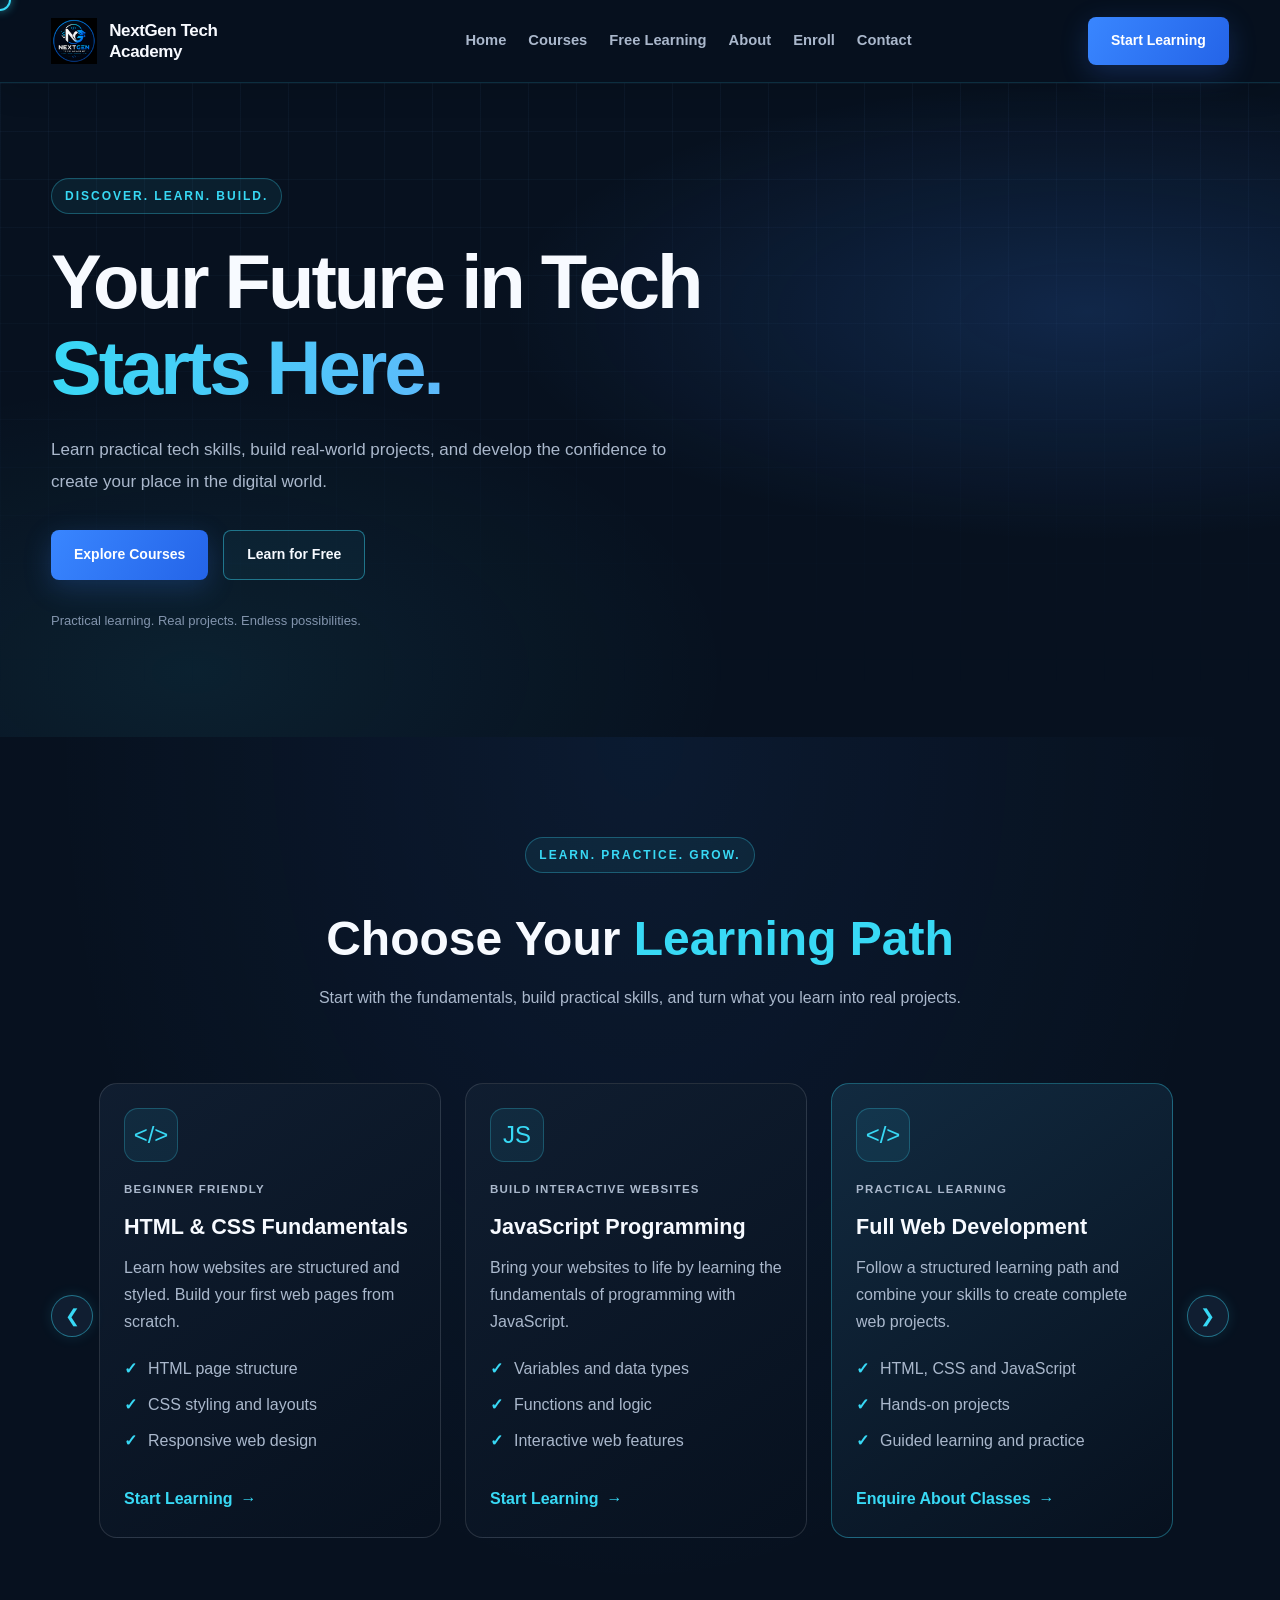
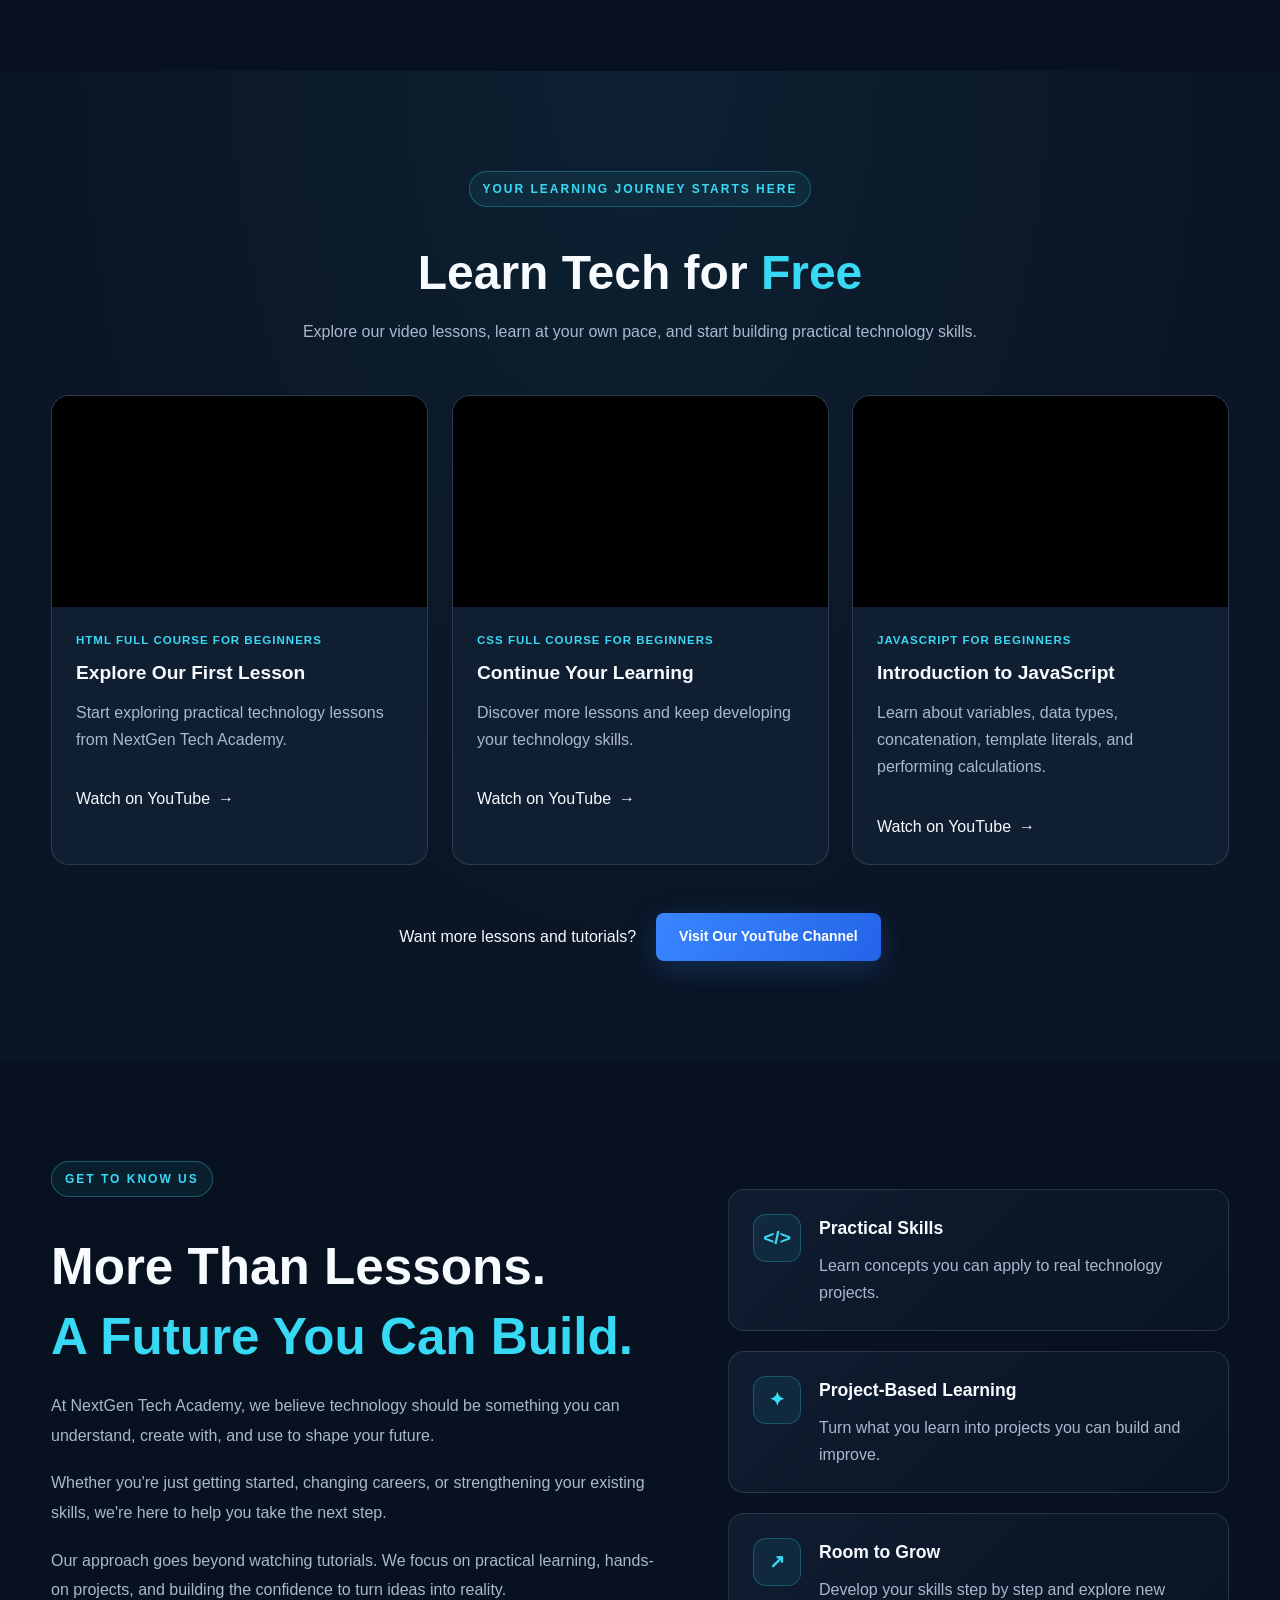
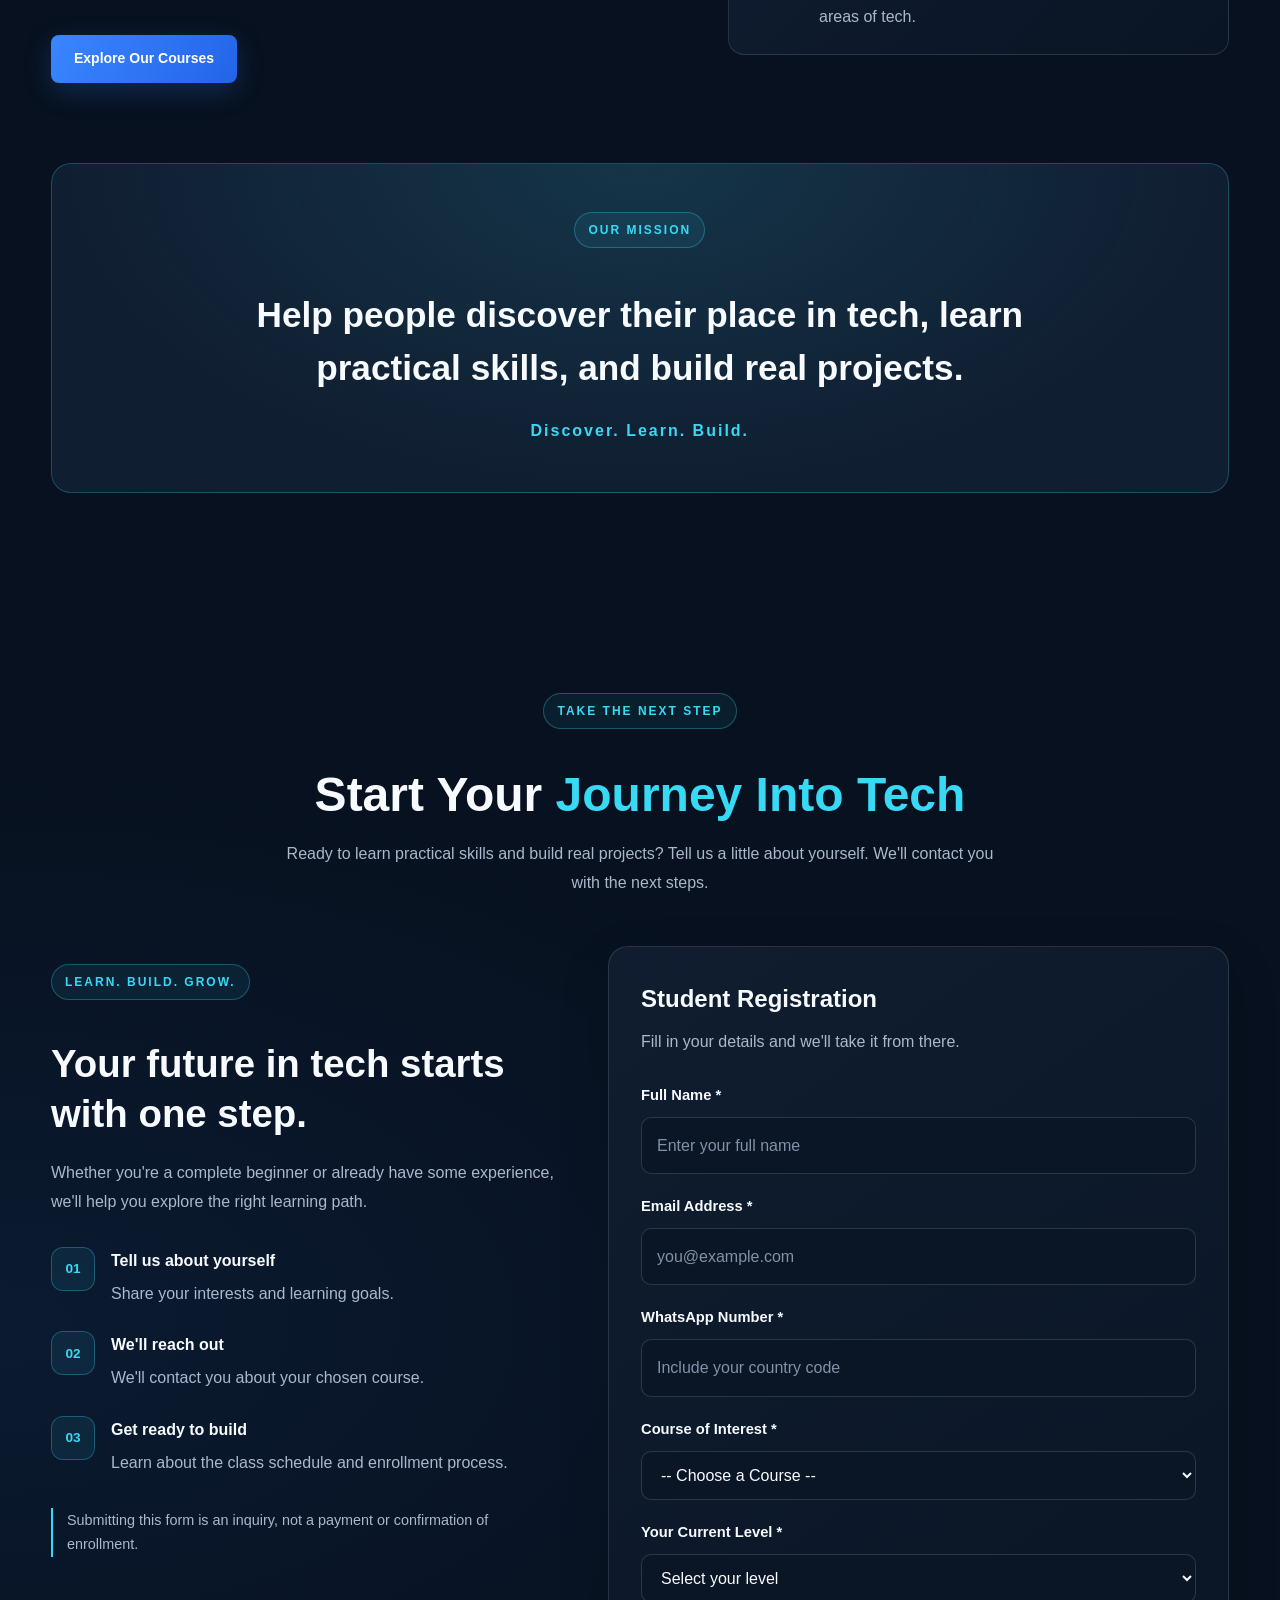
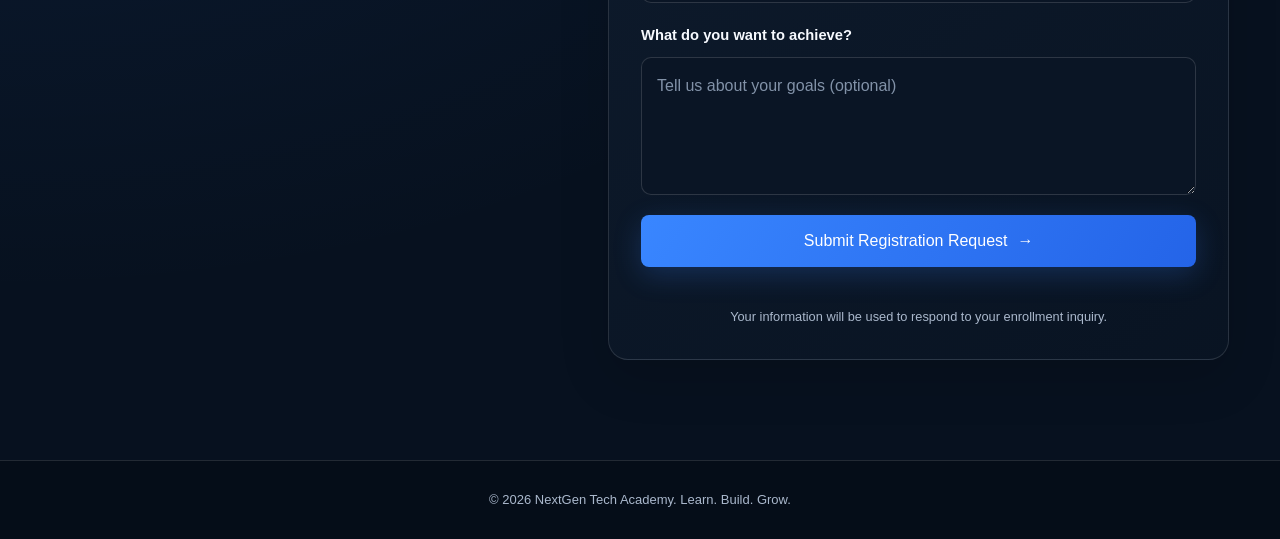
==== commit 498e5356: "scratch update" ====
--- a/index.html
+++ b/index.html
@@ -197,6 +197,33 @@
                                 <span aria-hidden="true">→</span>
                             </a>
                         </article>
+
+                        
+                        <!-- SCRATCH GAME DEVELOPMENT -->
+                        <article class="course-card">
+                            <div class="course-card-icon" aria-hidden="true">
+                                🎮
+                            </div>
+
+                            <p class="course-level">CREATIVE LEARNING</p>
+                            <h3>Scratch Game Development</h3>
+
+                            <p>
+                                 Learn programming fundamentals by creating fun, interactive games and animations with Scratch.
+                            </p>
+
+                            <ul>
+                                <li>Introduction to Scratch programming</li>
+                                <li>Game creation and animation</li>
+                                <li>Interactive projects and creativity</li>
+                            </ul>
+
+                            <a href="#contact" class="course-link">
+                                Enquire About Classes
+                                <span aria-hidden="true">→</span>
+                            </a>
+                        </article>
+
                     </div>
                     
                     <button
@@ -535,7 +562,7 @@
                                     id="student-course"
                                     name="course"
                                     required>
-                                    <option value="">Choose a course</option>
+                                    <option value="" disabled selected hidden>-- Choose a Course --</option>
                                     <option value="HTML and CSS">
                                         HTML &amp; CSS Fundamentals
                                     </option>
@@ -544,6 +571,9 @@
                                     </option>
                                     <option value="Full Web Development">
                                         Full Web Development
+                                    </option>
+                                    <option value="Scratch Game Development">
+                                        Scratch Game Development
                                     </option>
                                     <option value="Other">
                                         Other / Not Sure Yet
--- a/style.css
+++ b/style.css
@@ -1829,3 +1829,31 @@
         transition: none;
     }
 }
+
+
+/* HERO BUTTONS — SMALL SCREENS */
+
+
+/* COMPACT HERO BUTTONS ON MOBILE */
+
+@media (max-width: 480px) {
+    .hero-actions {
+        display: flex;
+        flex-direction: row;
+        flex-wrap: nowrap;
+        gap: 8px;
+        width: 100%;
+    }
+
+    .hero-actions .btn {
+        flex: 1 1 0;
+        min-width: 0;
+        min-height: 38px;
+        padding: 9px 5px;
+        font-size: 0.72rem;
+        line-height: 1.2;
+        text-align: center;
+        white-space: nowrap;
+    }
+}
+
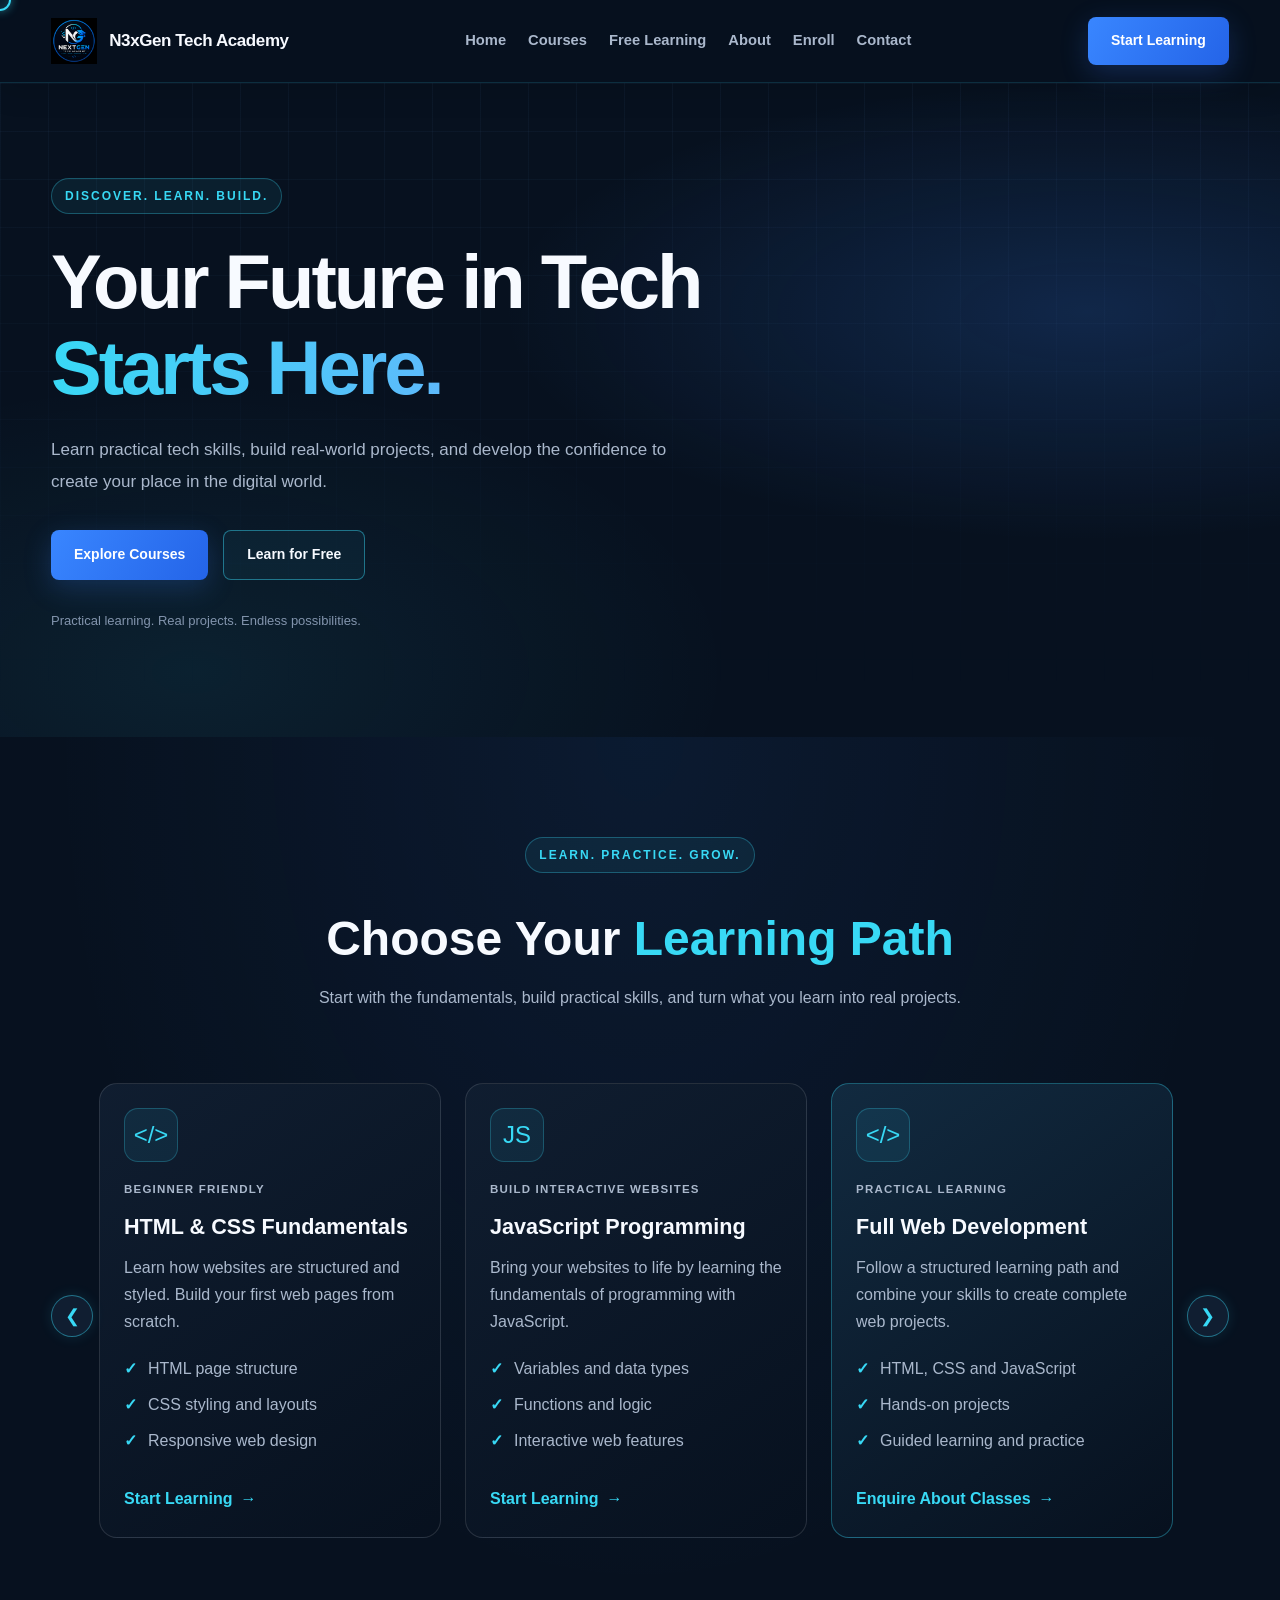
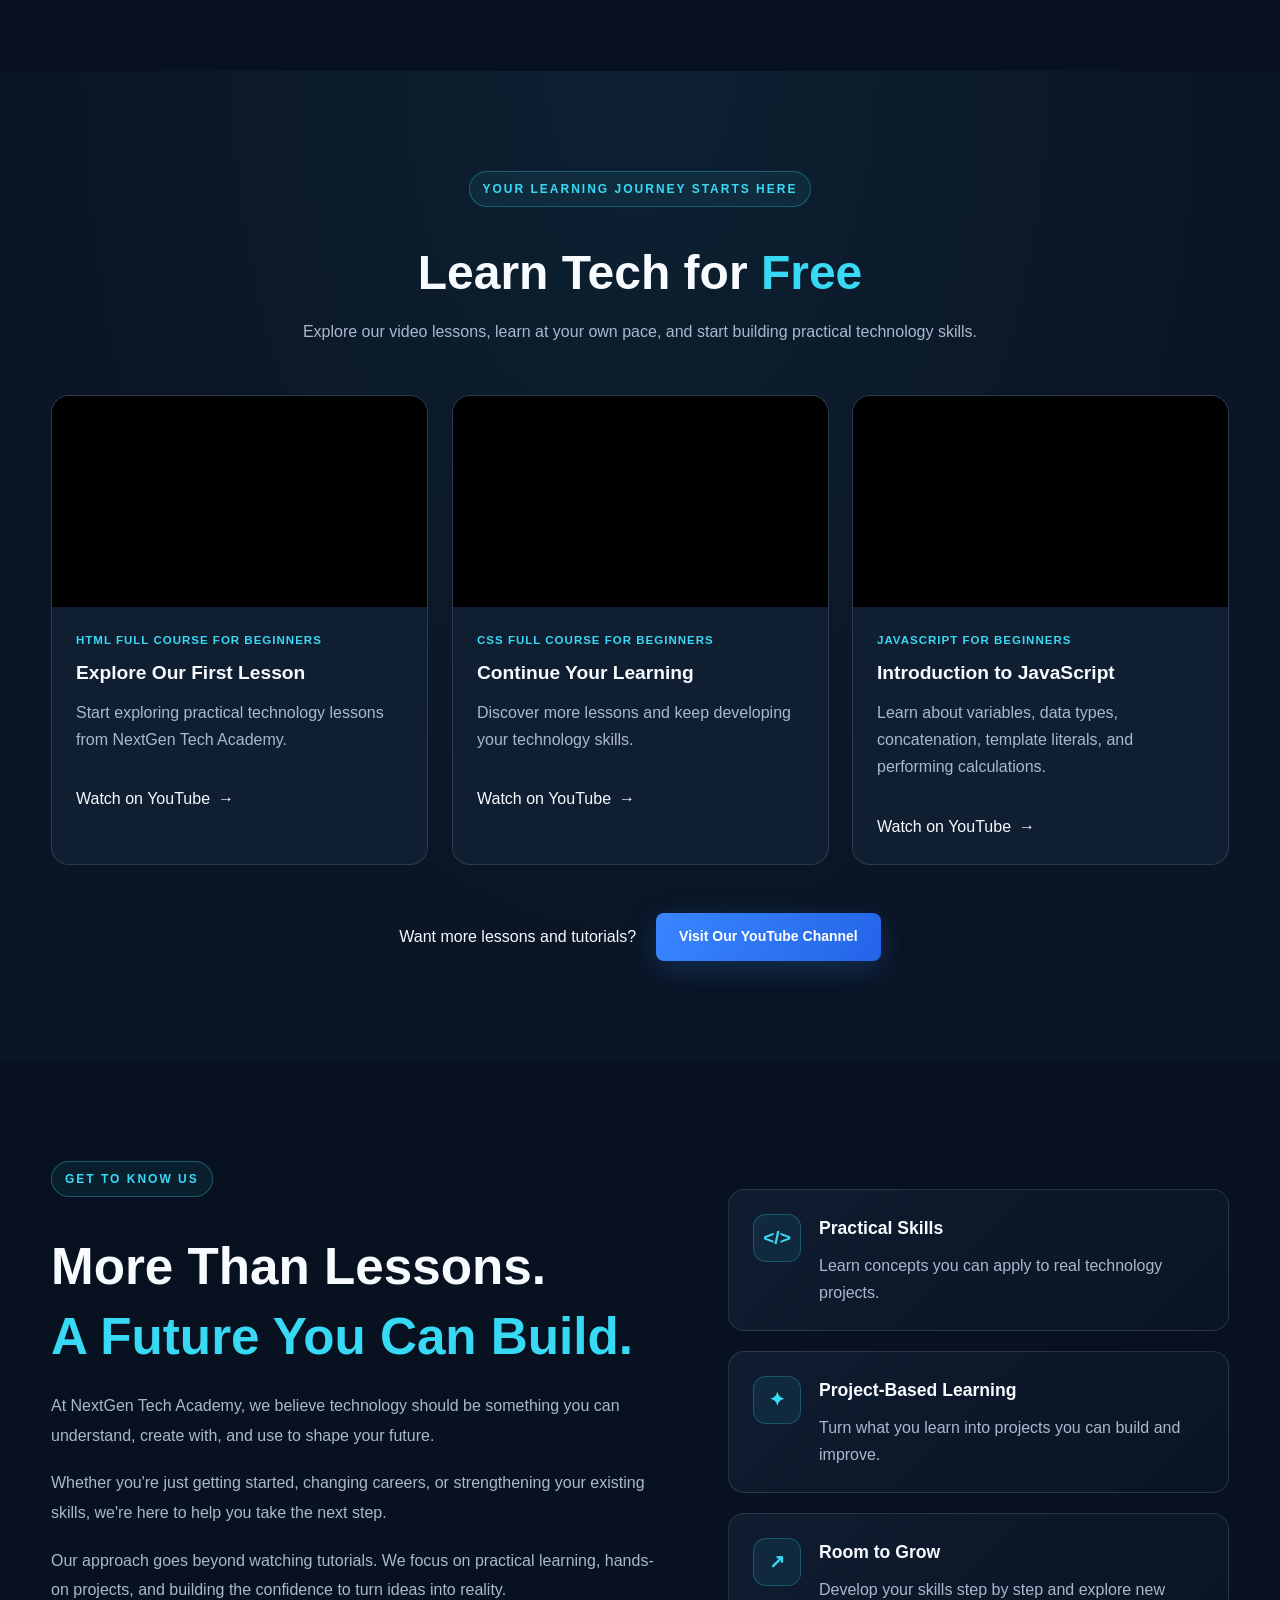
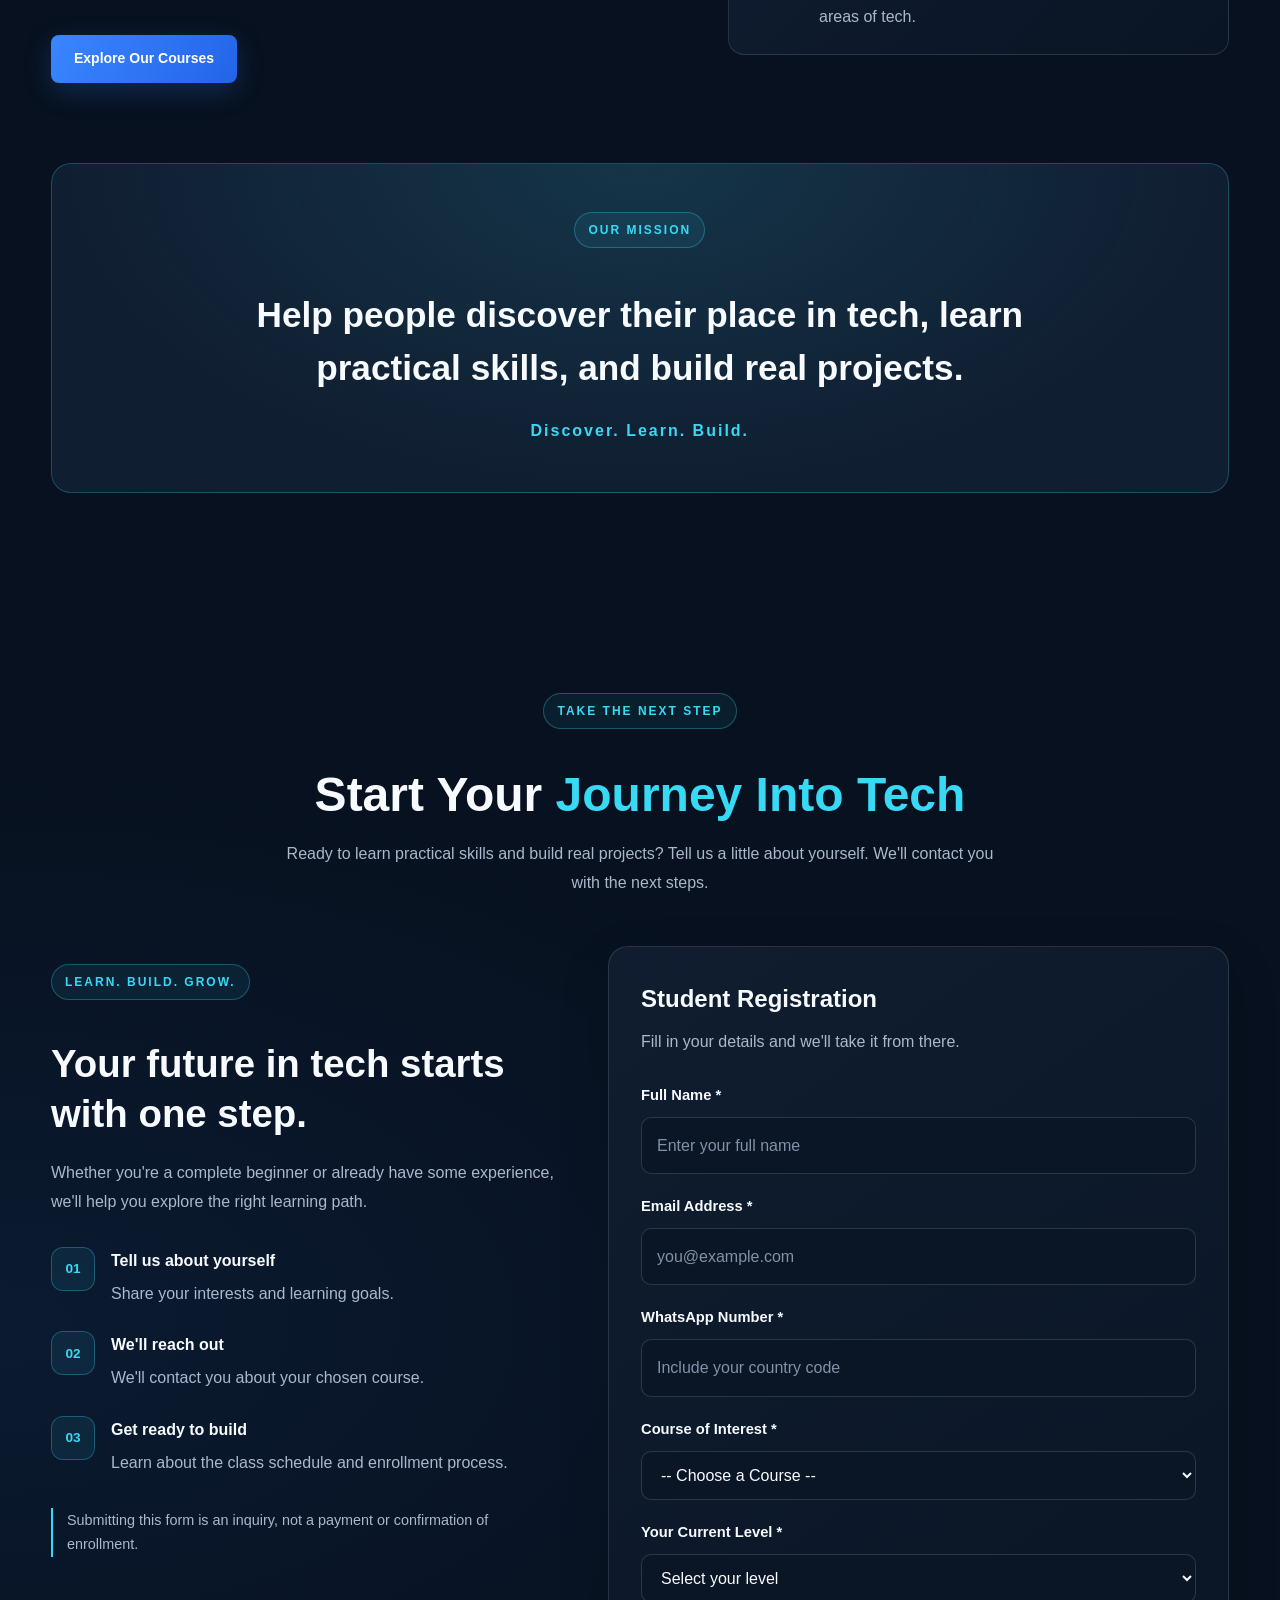
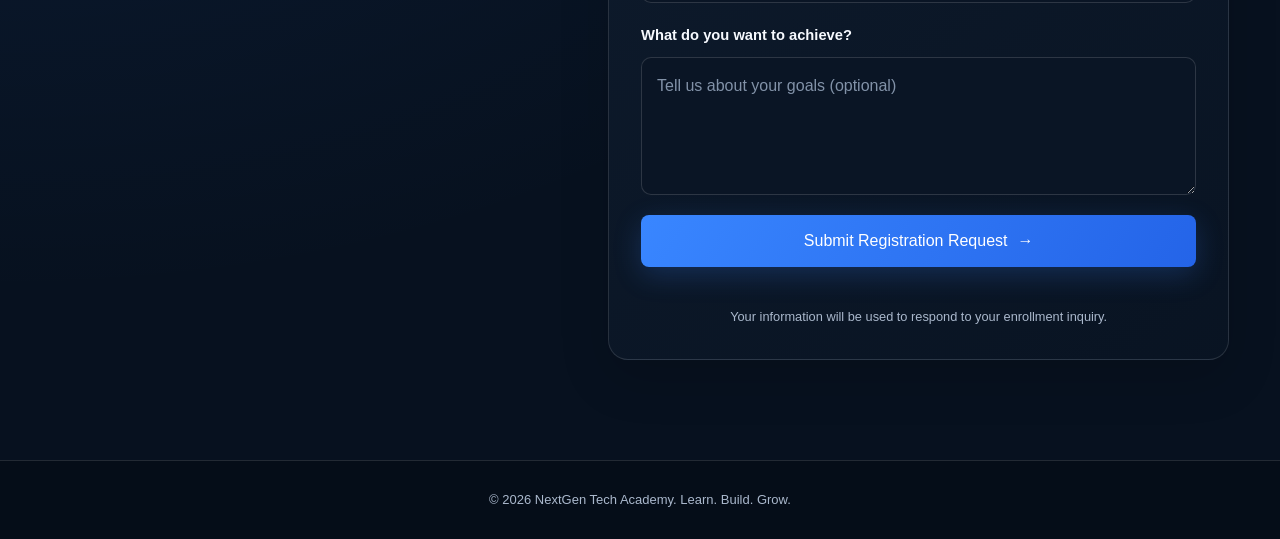
==== commit a14d7149: "Brand Update" ====
--- a/index.html
+++ b/index.html
@@ -5,7 +5,8 @@
     <meta charset="UTF-8">
     <meta name="viewport" content="width=device-width, initial-scale=1.0">
 
-    <title>NextGen Tech Academy | Learn. Build. Grow.</title>
+    <title>N3xGen Tech Academy | Learn. Build. Grow.</title>
+    <link rel="icon" type="image/png" href="images/favicon.png">
 
     <meta
         name="description"
@@ -24,7 +25,7 @@
 
             <a href="#home" class="logo">
                 <img src="images/NextGen_Logo.png" alt="NextGen Tech Academy logo">
-                <span>NextGen Tech Academy</span>
+                <span>N3xGen Tech Academy</span>
             </a>
 
             <button
--- a/style.css
+++ b/style.css
@@ -1857,3 +1857,195 @@
     }
 }
 
+
+
+/* =====================================
+   FREE COURSE REGISTRATION PAGE
+===================================== */
+
+.free-registration-section {
+    min-height: 100vh;
+    padding: 100px 20px 80px;
+    background:
+        radial-gradient(circle at 15% 20%, rgba(57, 134, 255, 0.13), transparent 35%),
+        radial-gradient(circle at 85% 80%, rgba(56, 217, 245, 0.10), transparent 35%),
+        var(--bg-dark);
+}
+
+.free-registration-container {
+    width: 100%;
+    max-width: 1150px;
+    margin: 0 auto;
+    display: grid;
+    grid-template-columns: 1fr 1fr;
+    align-items: center;
+    gap: 70px;
+}
+
+.free-registration-intro {
+    color: var(--text-white);
+}
+
+.free-registration-intro .course-level {
+    color: var(--cyan);
+    font-size: 0.8rem;
+    font-weight: 700;
+    letter-spacing: 2px;
+    margin-bottom: 20px;
+}
+
+.free-registration-intro h1 {
+    font-size: clamp(2.5rem, 5vw, 4rem);
+    line-height: 1.12;
+    margin-bottom: 22px;
+}
+
+.free-registration-intro > p:not(.course-level) {
+    color: var(--text-muted);
+    font-size: 1.05rem;
+    line-height: 1.8;
+    max-width: 500px;
+}
+
+.free-registration-benefits {
+    margin-top: 30px;
+    display: grid;
+    gap: 15px;
+}
+
+.free-registration-benefits p {
+    color: var(--text-white);
+    font-size: 0.95rem;
+}
+
+.free-registration-benefits p::first-letter {
+    color: var(--cyan);
+}
+
+.free-registration-form-card {
+    width: 100%;
+    padding: 38px;
+    background: var(--bg-card);
+    border: 1px solid var(--border);
+    border-radius: 20px;
+    box-shadow: 0 20px 60px rgba(0, 0, 0, 0.25);
+}
+
+.free-registration-form-card h2 {
+    color: var(--text-white);
+    font-size: 1.7rem;
+    margin-bottom: 10px;
+}
+
+.free-registration-form-card > p {
+    color: var(--text-muted);
+    margin-bottom: 28px;
+}
+
+.free-registration-form-card .form-group {
+    margin-bottom: 20px;
+}
+
+.free-registration-form-card label {
+    display: block;
+    color: var(--text-white);
+    font-size: 0.9rem;
+    font-weight: 600;
+    margin-bottom: 9px;
+}
+
+.free-registration-form-card input,
+.free-registration-form-card select,
+.free-registration-form-card textarea {
+    width: 100%;
+    padding: 14px 15px;
+    background: var(--bg-dark);
+    color: var(--text-white);
+    border: 1px solid var(--border);
+    border-radius: 9px;
+    font: inherit;
+    font-size: 0.95rem;
+    outline: none;
+    transition: border-color 0.3s ease, box-shadow 0.3s ease;
+}
+
+.free-registration-form-card input:focus,
+.free-registration-form-card select:focus,
+.free-registration-form-card textarea:focus {
+    border-color: var(--cyan);
+    box-shadow: 0 0 0 3px rgba(56, 217, 245, 0.1);
+}
+
+.free-registration-form-card input::placeholder,
+.free-registration-form-card textarea::placeholder {
+    color: var(--text-muted);
+    opacity: 0.7;
+}
+
+.free-registration-form-card select {
+    cursor: pointer;
+}
+
+.free-registration-form-card textarea {
+    resize: vertical;
+    min-height: 110px;
+}
+
+.free-registration-form-card button {
+    width: 100%;
+    border: none;
+    cursor: pointer;
+    font: inherit;
+    font-weight: 700;
+    margin-top: 8px;
+}
+
+#free-form-status {
+    color: var(--cyan);
+    font-size: 0.9rem;
+    line-height: 1.5;
+    margin-top: 15px;
+}
+
+
+/* MOBILE RESPONSIVENESS */
+
+@media (max-width: 850px) {
+    .free-registration-container {
+        grid-template-columns: 1fr;
+        gap: 40px;
+        max-width: 650px;
+    }
+
+    .free-registration-intro {
+        text-align: center;
+    }
+
+    .free-registration-intro > p:not(.course-level) {
+        margin: 0 auto;
+    }
+
+    .free-registration-benefits {
+        display: inline-grid;
+        text-align: left;
+    }
+}
+
+@media (max-width: 480px) {
+    .free-registration-section {
+        padding: 65px 15px 50px;
+    }
+
+    .free-registration-form-card {
+        padding: 25px 18px;
+        border-radius: 15px;
+    }
+
+    .free-registration-form-card h2 {
+        font-size: 1.45rem;
+    }
+
+    .free-registration-intro h1 {
+        font-size: 2.4rem;
+    }
+}
